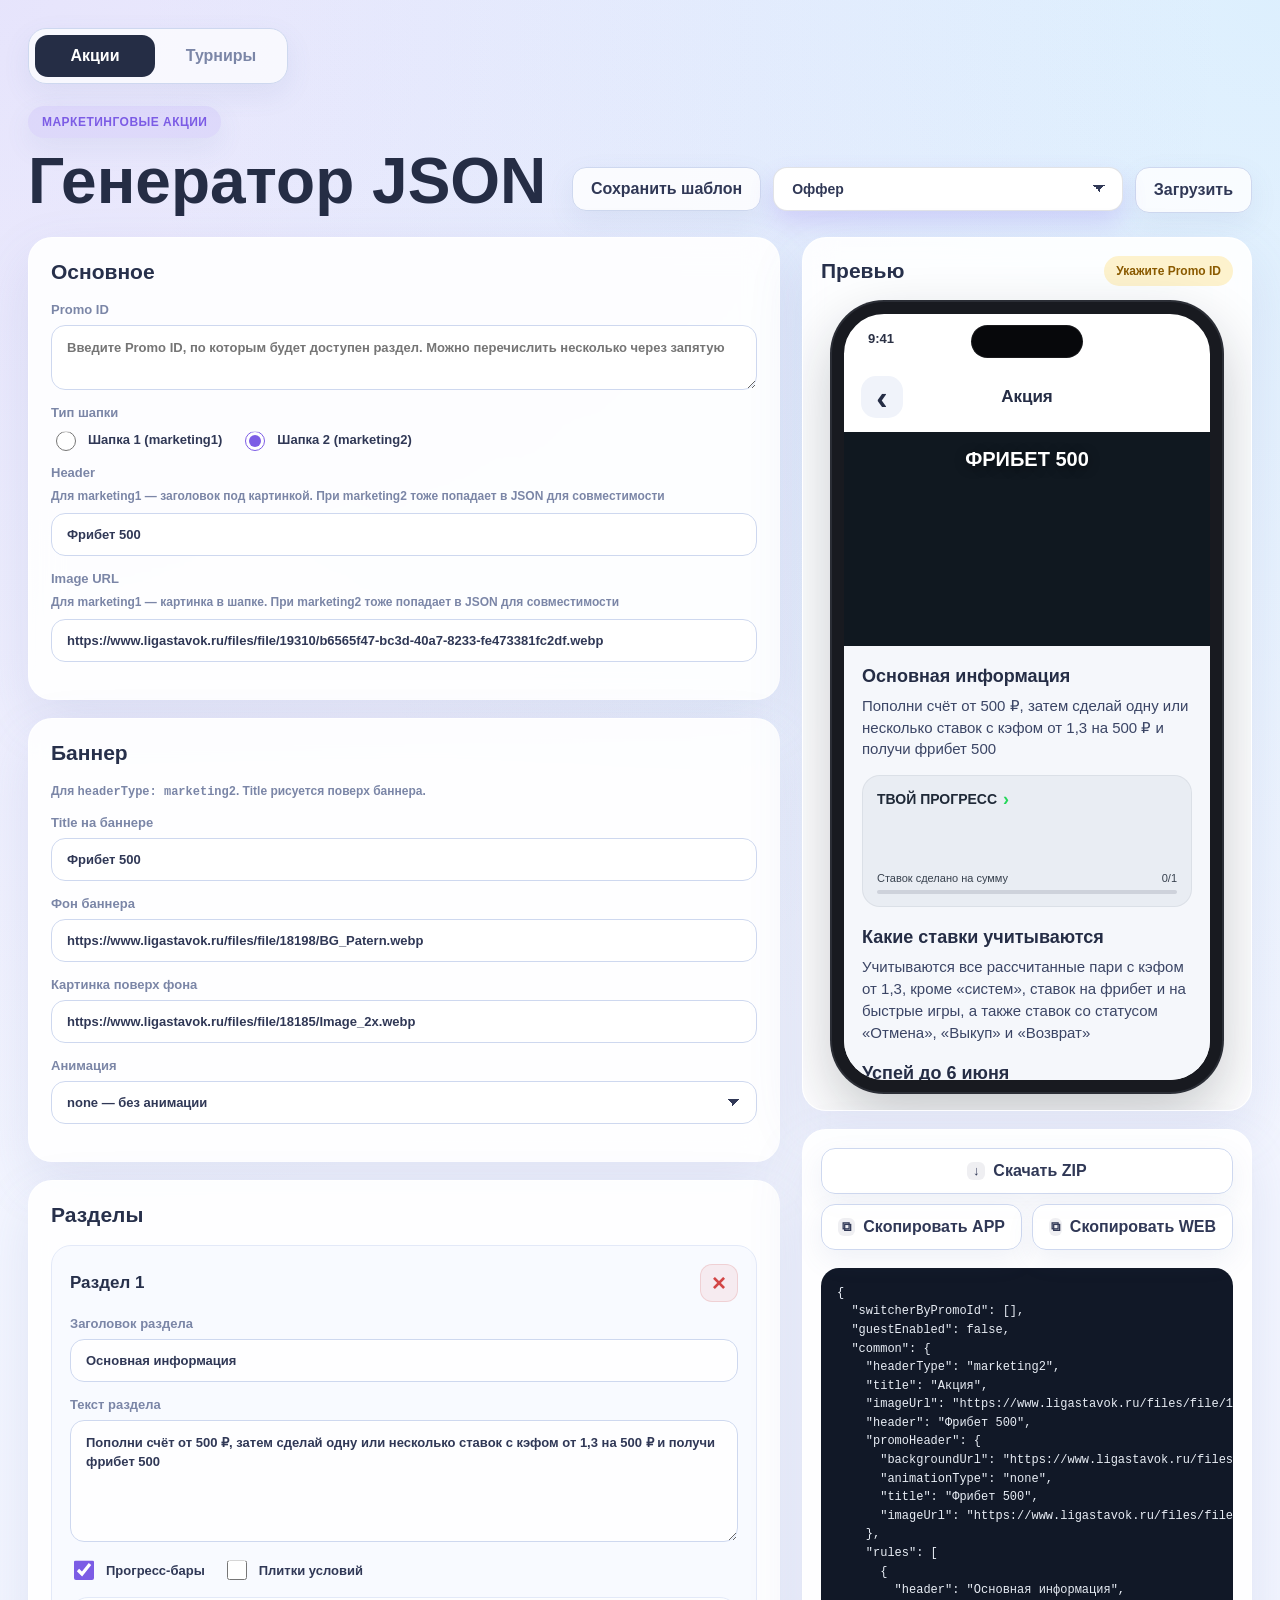
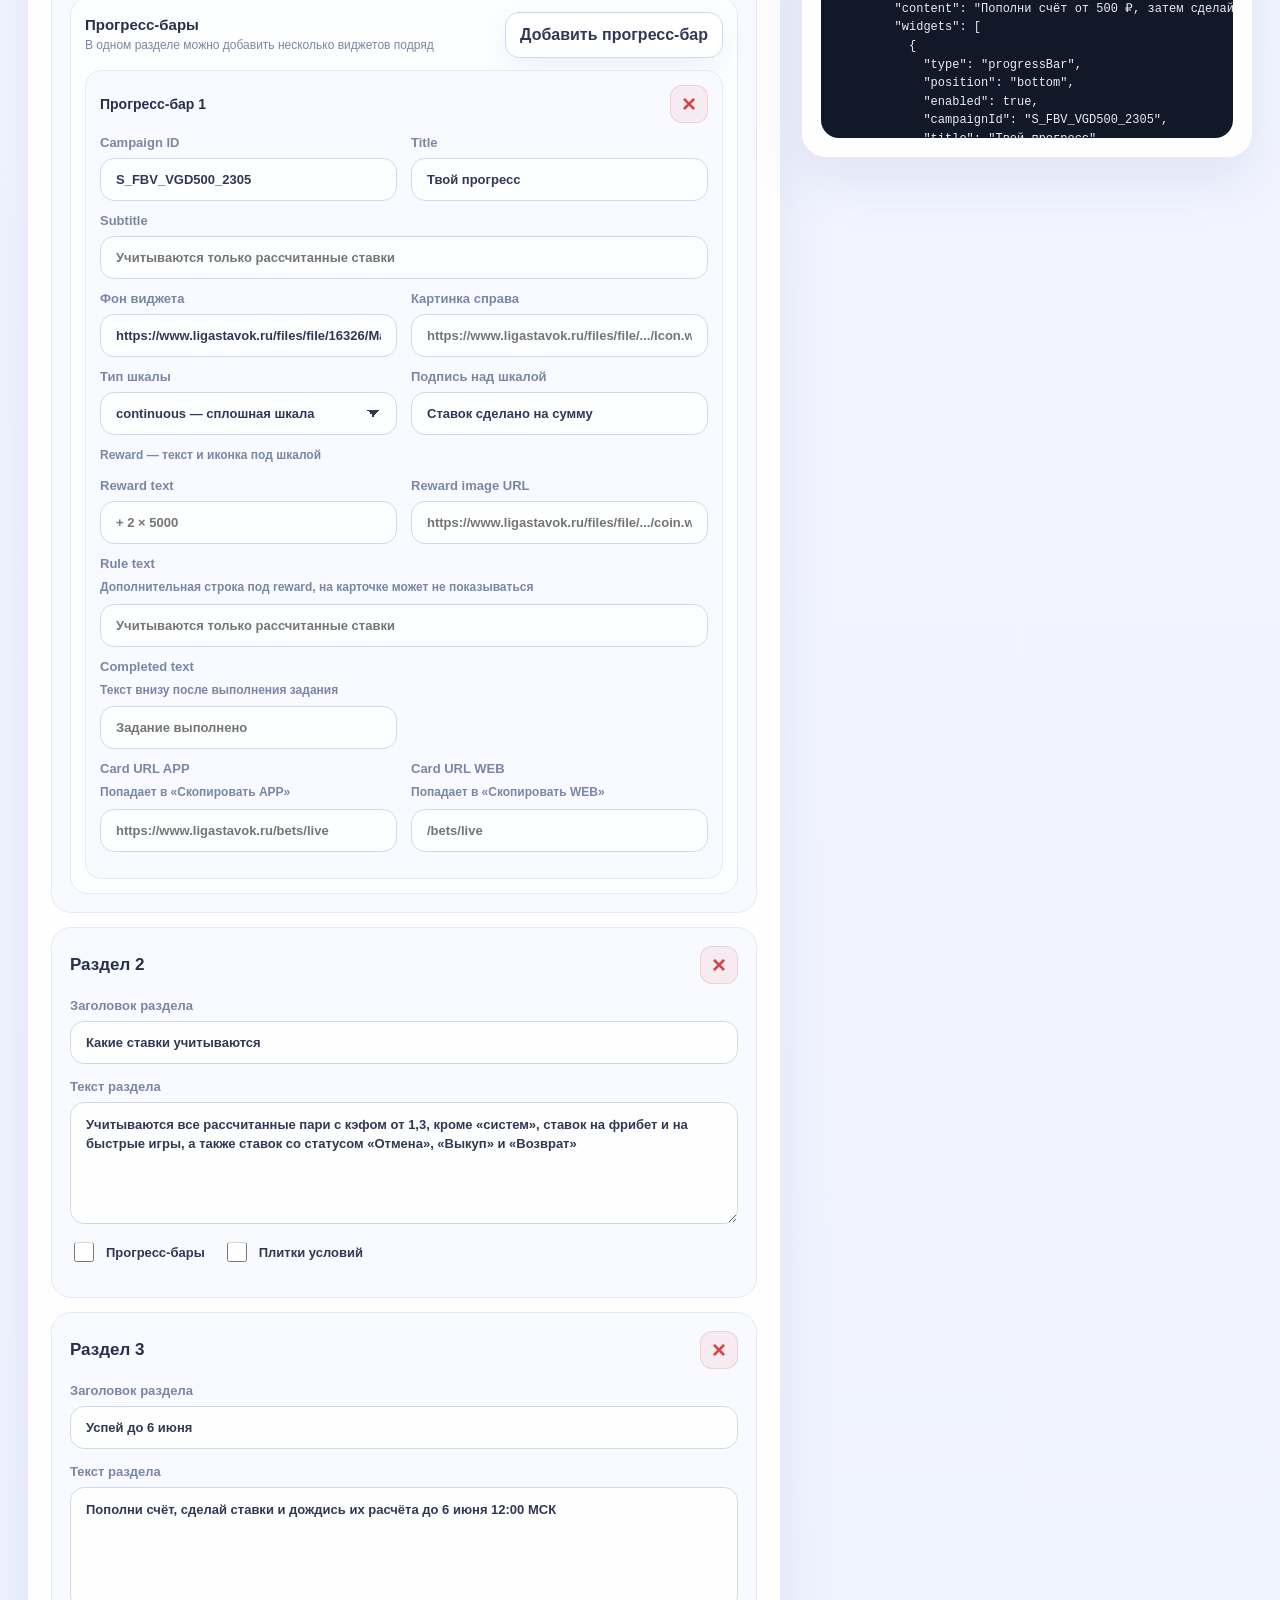
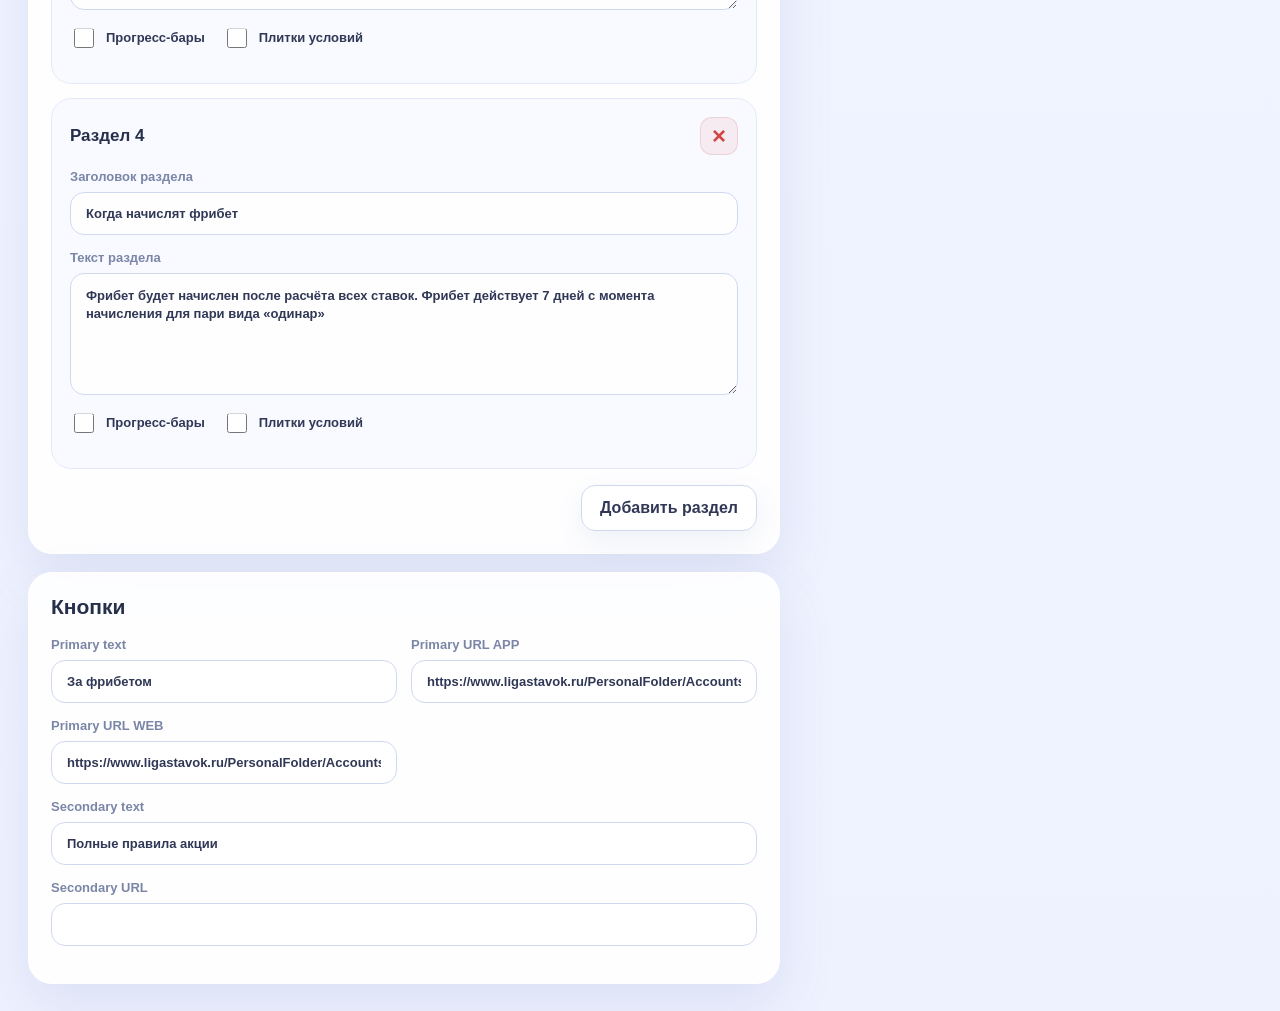
==== index.html @ b5ea228c "Prefill Rive animation URL only when switching animation type to rive. Keep cleared animation URLs o" ====
<!doctype html>
<html lang="ru">
  <head>
    <meta charset="utf-8" />
    <meta name="viewport" content="width=device-width, initial-scale=1" />
    <title>Генератор JSON акции</title>
    <link rel="stylesheet" href="./styles.css?v=20260914l" />
  </head>
  <body>
    <main class="app-shell">
      <section class="workspace">
        <nav class="view-switch" aria-label="Раздел генератора">
          <button class="view-tab active" type="button" data-view="promo">Акции</button>
          <button class="view-tab" type="button" data-view="tournaments">Турниры</button>
        </nav>

        <header class="topbar">
          <div class="topbar-copy">
            <p class="eyebrow" id="topbarEyebrow">Маркетинговые акции</p>
            <h1 id="topbarTitle">Генератор JSON</h1>
          </div>
          <div class="topbar-actions" id="promoTemplateActions">
            <button class="secondary topbar-save-template" id="saveTemplateButton" type="button">Сохранить шаблон</button>
            <div class="template-picker" id="templatePicker">
              <button
                class="template-picker-trigger"
                id="templatePickerTrigger"
                type="button"
                aria-haspopup="listbox"
                aria-expanded="false"
                aria-label="Шаблон"
              >
                <span id="templatePickerLabel">Оффер</span>
              </button>
              <div class="template-picker-menu hidden" id="templatePickerMenu" role="listbox" aria-label="Шаблоны"></div>
            </div>
            <button class="secondary" id="loadTemplateButton" type="button">Загрузить</button>
          </div>
        </header>

        <dialog class="save-template-dialog" id="saveTemplateDialog">
          <form class="save-template-form" method="dialog">
            <h2>Сохранить шаблон</h2>
            <p class="field-note">Сохранятся все текущие поля формы. Шаблон появится в списке рядом с «Оффер» и «Задания».</p>
            <label>
              Название шаблона
              <input id="saveTemplateName" type="text" maxlength="80" placeholder="Например, Фрибет 500 осень" required />
            </label>
            <p class="save-template-status" id="saveTemplateStatus" aria-live="polite"></p>
            <div class="save-template-actions">
              <button class="secondary" type="submit" value="cancel">Отмена</button>
              <button class="secondary" type="submit" value="save">Сохранить</button>
            </div>
          </form>
        </dialog>

        <div class="layout-grid">
          <form class="editor" id="promoForm">
            <section class="panel json-import-panel hidden" id="jsonImportPanel">
              <div class="panel-heading">
                <h2>Заполнить через JSON</h2>
                <button class="secondary" id="applyJsonButton" type="button">Заполнить поля</button>
              </div>
              <label>
                JSON
                <textarea id="jsonImportInput" rows="8" placeholder="Вставьте JSON акции сюда или выберите файл ниже"></textarea>
              </label>
              <div class="json-import-actions">
                <label class="file-import-label">
                  Файл JSON
                  <input id="jsonFileInput" type="file" accept=".json,application/json" />
                </label>
                <p class="json-import-status" id="jsonImportStatus"></p>
              </div>
            </section>

            <section class="panel">
              <div class="panel-heading">
                <h2>Основное</h2>
              </div>
              <label>
                Promo ID
                <textarea id="promoIds" rows="2" placeholder="Введите Promo ID, по которым будет доступен раздел. Можно перечислить несколько через запятую"></textarea>
              </label>
              <div class="header-type-row">
                <span class="header-type-label">Тип шапки</span>
                <div class="radio-row">
                  <label class="check-row">
                    <input id="headerTypeMarketing1" name="headerType" type="radio" value="marketing1" />
                    Шапка 1 (marketing1)
                  </label>
                  <label class="check-row">
                    <input id="headerTypeMarketing2" name="headerType" type="radio" value="marketing2" checked />
                    Шапка 2 (marketing2)
                  </label>
                </div>
              </div>
              <label>
                Header
                <span class="field-note">Для marketing1 — заголовок под картинкой. При marketing2 тоже попадает в JSON для совместимости</span>
                <input id="header" type="text" placeholder="Фрибет 500" />
              </label>
              <label>
                Image URL
                <span class="field-note">Для marketing1 — картинка в шапке. При marketing2 тоже попадает в JSON для совместимости</span>
                <input id="imageUrl" type="url" value="https://www.ligastavok.ru/files/file/19310/b6565f47-bc3d-40a7-8233-fe473381fc2df.webp" placeholder="https://www.ligastavok.ru/files/file/19310/b6565f47-bc3d-40a7-8233-fe473381fc2df.webp" />
              </label>
              <div id="marketing1IntroFields">
              <label>
                Intro content
                <span class="field-note">Короткое описание под заголовком, только для marketing1</span>
                <textarea id="content" rows="3" placeholder="Короткое описание под заголовком"></textarea>
              </label>
              </div>
            </section>

            <section class="panel" id="promoBannerPanel">
              <div class="panel-heading">
                <h2>Баннер</h2>
              </div>
              <p class="field-note">Для <code>headerType: marketing2</code>. Title рисуется поверх баннера.</p>
              <label>
                Title на баннере
                <input id="promoHeaderTitle" type="text" placeholder="ФРИБЕТ ВСЕМ. СТАРЫМ И НОВЫМ ПОЛЬЗОВАТЕЛЯМ" />
              </label>
              <label>
                Фон баннера
                <input id="promoHeaderBackgroundUrl" type="url" value="https://www.ligastavok.ru/files/file/18198/BG_Patern.webp" placeholder="https://www.ligastavok.ru/files/file/18198/BG_Patern.webp" />
              </label>
              <label>
                Картинка поверх фона
                <input id="promoHeaderImageUrl" type="url" placeholder="https://www.ligastavok.ru/files/file/18185/Image_2x.webp" />
              </label>
              <label>
                Анимация
                <select id="promoHeaderAnimationType">
                  <option value="none">none — без анимации</option>
                  <option value="rive">rive — анимация на баннере</option>
                </select>
              </label>
              <div id="promoHeaderAnimationFields" class="hidden">
                <label>
                  Файл анимации URL
                  <span class="field-note">Ссылка на уже загруженный .riv в файловом хранилище</span>
                  <input id="promoHeaderAnimationUrl" type="url" placeholder="https://www.ligastavok.ru/files/file/18736/compainanimation.riv" />
                </label>
              </div>
            </section>

            <section class="panel">
              <div class="panel-heading">
                <h2>Разделы</h2>
              </div>
              <div class="rules-list" id="rulesList"></div>
              <div class="section-footer">
                <button class="secondary" id="addRuleButton" type="button">Добавить раздел</button>
              </div>
            </section>

            <section class="panel">
              <div class="panel-heading">
                <h2>Кнопки</h2>
              </div>
              <div class="field-grid">
                <label>
                  Primary text
                  <input id="primaryButtonText" type="text" placeholder="Заключить пари" />
                </label>
                <label>
                  Primary URL APP
                  <input id="primaryButtonAppUrl" type="url" placeholder="https://www.ligastavok.ru/home" />
                </label>
              </div>
              <div class="field-grid">
                <label>
                  Primary URL WEB
                  <input id="primaryButtonWebUrl" type="url" placeholder="/home" />
                </label>
              </div>
              <label>
                Secondary text
                <input id="secondaryButtonText" type="text" placeholder="Полные правила акции" />
              </label>
              <label>
                Secondary URL
                <input id="secondaryButtonUrl" type="url" placeholder="" />
              </label>
            </section>
          </form>

          <form class="editor hidden" id="tournamentForm">
            <section class="panel json-import-panel">
              <div class="panel-heading">
                <h2>Текущий JSON</h2>
              </div>
              <label>
                Полный JSON турниров
                <textarea id="tournamentJsonImportInput" rows="10" placeholder="Вставьте текущий полный JSON APP или WEB. В итоговом окне он сохранится и дополнится новыми турнирами"></textarea>
              </label>
              <div class="json-import-actions">
                <label class="file-import-label">
                  Файл JSON
                  <input id="tournamentJsonFileInput" type="file" accept=".json,application/json,.txt,text/plain" />
                </label>
                <p class="json-import-status" id="tournamentJsonImportStatus"></p>
              </div>
            </section>

            <section class="panel">
              <div class="panel-heading">
                <h2>Новые турниры</h2>
                <div class="tournament-add-row">
                  <label>
                    Шаблон
                    <select id="tournamentTemplateSelect"></select>
                  </label>
                  <button class="secondary" id="addTournamentButton" type="button">Добавить турнир</button>
                </div>
              </div>
              <div class="tournament-list" id="tournamentList"></div>
            </section>
          </form>

          <aside class="output-column">
            <section class="preview-wrap">
              <div class="preview-toolbar">
                <h2>Превью</h2>
                <span id="statusBadge">JSON готов</span>
              </div>
              <div class="phone">
                <div class="phone-status">9:41</div>
                <div class="phone-header">
                  <button type="button" aria-label="Назад">‹</button>
                  <strong id="previewTitle">Акция</strong>
                  <span></span>
                </div>
                <div class="phone-content" id="preview"></div>
              </div>
            </section>

            <section class="json-panel">
              <div class="json-actions">
                <button class="secondary wide-action" id="downloadButton" type="button"><span class="button-icon" aria-hidden="true">↓</span>Скачать ZIP</button>
                <button class="secondary" id="copyAppButton" type="button"><span class="button-icon" aria-hidden="true">⧉</span>Скопировать APP</button>
                <button class="secondary" id="copyWebButton" type="button"><span class="button-icon" aria-hidden="true">⧉</span>Скопировать WEB</button>
              </div>
              <pre id="jsonOutput"></pre>
            </section>
          </aside>
        </div>
      </section>
    </main>

    <template id="ruleTemplate">
      <article class="rule-card">
        <div class="rule-card-head">
          <h3></h3>
          <button class="icon-button remove-rule" type="button" aria-label="Удалить раздел">×</button>
        </div>
        <label>
          Заголовок раздела
          <input class="rule-header" type="text" />
        </label>
        <label>
          Текст раздела
          <textarea class="rule-content" rows="5"></textarea>
        </label>
        <div class="toggles">
          <label class="check-row">
            <input class="rule-widget-enabled" type="checkbox" />
            Прогресс-бары
          </label>
          <label class="check-row">
            <input class="rule-terms-enabled" type="checkbox" />
            Плитки условий
          </label>
        </div>
        <div class="widget-fields hidden">
          <div class="terms-heading">
            <div>
              <h4>Прогресс-бары</h4>
              <p>В одном разделе можно добавить несколько виджетов подряд</p>
            </div>
            <button class="secondary add-widget" type="button">Добавить прогресс-бар</button>
          </div>
          <div class="widgets-list"></div>
        </div>
        <div class="terms-fields hidden">
          <div class="terms-heading">
            <div>
              <h4>Плитки условий</h4>
              <p>Одна строка ниже формирует одну плитку в JSON</p>
            </div>
            <button class="secondary add-term" type="button">Добавить плитку</button>
          </div>
          <div class="terms-list"></div>
        </div>
      </article>
    </template>

    <template id="widgetTemplate">
      <article class="widget-editor">
        <div class="term-editor-head">
          <strong></strong>
          <button class="icon-button remove-widget" type="button" aria-label="Удалить прогресс-бар">×</button>
        </div>
        <div class="field-grid">
          <label>
            Campaign ID
            <input class="widget-campaign-id" type="text" />
          </label>
          <label>
            Title
            <input class="widget-title" type="text" placeholder="Сделай ставки на сумму от 250 000 ₽" />
          </label>
        </div>
        <label>
          Subtitle
          <input class="widget-subtitle" type="text" value="Учитываются только рассчитанные ставки" placeholder="Учитываются только рассчитанные ставки" />
        </label>
        <div class="field-grid">
          <label>
            Фон виджета
            <input class="widget-image-url" type="url" placeholder="https://www.ligastavok.ru/files/file/.../Bg.webp" />
          </label>
          <label>
            Картинка справа
            <input class="widget-card-image-url" type="url" placeholder="https://www.ligastavok.ru/files/file/.../Icon.webp" />
          </label>
        </div>
        <div class="field-grid">
          <label>
            Тип шкалы
            <select class="widget-progress-type">
              <option value="continuous">continuous — сплошная шкала</option>
              <option value="steps">steps — шаги</option>
              <option value="none">none — без шкалы</option>
            </select>
          </label>
          <label class="widget-scale-fields">
            Подпись над шкалой
            <input class="widget-progress-text" type="text" value="Ставок сделано на сумму" placeholder="Ставок сделано на сумму" />
          </label>
        </div>
        <p class="field-note">Reward — текст и иконка под шкалой</p>
        <div class="field-grid">
          <label>
            Reward text
            <input class="widget-reward-text" type="text" placeholder="+ 2 × 5000" />
          </label>
          <label>
            Reward image URL
            <input class="widget-reward-image-url" type="url" placeholder="https://www.ligastavok.ru/files/file/.../coin.webp" />
          </label>
        </div>
        <label>
          Rule text
          <span class="field-note">Дополнительная строка под reward, на карточке может не показываться</span>
          <input class="widget-rule-text" type="text" placeholder="Учитываются только рассчитанные ставки" />
        </label>
        <div class="field-grid">
          <label>
            Completed text
            <span class="field-note">Текст внизу после выполнения задания</span>
            <input class="widget-completed-text" type="text" placeholder="Задание выполнено" />
          </label>
        </div>
        <div class="field-grid">
          <label>
            Card URL APP
            <span class="field-note">Попадает в «Скопировать APP»</span>
            <input class="widget-app-card-url" type="url" placeholder="https://www.ligastavok.ru/bets/live" />
          </label>
          <label>
            Card URL WEB
            <span class="field-note">Попадает в «Скопировать WEB»</span>
            <input class="widget-web-card-url" type="url" placeholder="/bets/live" />
          </label>
        </div>
      </article>
    </template>

    <template id="termTemplate">
      <article class="term-editor">
        <div class="term-editor-head">
          <strong></strong>
          <button class="icon-button remove-term" type="button" aria-label="Удалить плитку">×</button>
        </div>
        <div class="term-field-grid">
          <label>
            Заголовок
            <input class="term-header" type="text" placeholder="ЭТАП 2" />
          </label>
          <label>
            Текст / сумма
            <input class="term-content" type="text" placeholder="1000" />
          </label>
          <label>
            Иконка URL
            <input class="term-image-url" type="url" placeholder="https://www.ligastavok.ru/files/file/.../icon.webp" />
          </label>
        </div>
      </article>
    </template>

    <template id="tournamentTemplate">
      <article class="rule-card tournament-card">
        <div class="rule-card-head">
          <h3></h3>
          <button class="icon-button remove-tournament" type="button" aria-label="Удалить турнир">×</button>
        </div>
        <div class="field-grid compact-grid">
          <label>
            ID турнира
            <input class="tournament-id" type="number" min="0" placeholder="17" />
          </label>
          <label>
            Полные правила URL
            <input class="tournament-full-rules-url" type="url" placeholder="https://www.ligastavok.ru/files/file/.../rules.pdf" />
          </label>
        </div>
        <label>
          Какие ставки учитываются
          <textarea class="tournament-events" rows="2" placeholder="матчи Чемпионата мира по футболу 2026, сделанные в лайве."></textarea>
        </label>
        <div class="field-grid compact-grid">
          <label>
            Виды ставок
            <input class="tournament-bet-types" type="text" placeholder="одинар и экспресс" />
          </label>
          <label>
            Минимальный коэффициент
            <input class="tournament-min-coef" type="text" placeholder="1,25" />
          </label>
          <label>
            Минимальная ставка
            <input class="tournament-min-bet" type="text" placeholder="100" />
          </label>
        </div>
        <label>
          Расчет очков
          <textarea class="tournament-score" rows="4" placeholder="сумме выигрыша за минусом суммы ставки.&#10;Пример: ..."></textarea>
        </label>
        <label>
          Бустеры
          <textarea class="tournament-boosters" rows="4" placeholder="• бустер 1,25 при коэффициенте от 3"></textarea>
        </label>
        <label>
          Призовые места
          <textarea class="tournament-places" rows="7" placeholder="• 1 место - 150 000&#10;• 2 место - 120 000"></textarea>
        </label>
        <div class="field-grid compact-grid">
          <label>
            Начало турнира
            <input class="tournament-start-date" type="text" placeholder="12:00 28.06.2026" />
          </label>
          <label>
            Окончание турнира
            <input class="tournament-end-date" type="text" placeholder="12:00 07.07.2026" />
          </label>
        </div>
        <div class="field-grid compact-grid">
          <label>
            APP makeBetUrl
            <input class="tournament-app-bet-url" type="text" placeholder="https://ligastavok.ru/bets/my-line/football" />
          </label>
          <label>
            WEB makeBetUrl
            <input class="tournament-web-bet-url" type="text" placeholder="/prematch/football" />
          </label>
        </div>
      </article>
    </template>

    <script src="./tournament-templates.js?v=20260914l"></script>
    <script src="./app.js?v=20260914l"></script>
  </body>
</html>
---- styles.css ----
:root {
  --bg: #f5f7ff;
  --bg-2: #eef2ff;
  --surface: rgba(255, 255, 255, 0.9);
  --surface-solid: #ffffff;
  --surface-soft: #f7f9ff;
  --text: #303856;
  --muted: #7b86a7;
  --line: #e3e9f8;
  --line-strong: #ced8ef;
  --purple: #7c5ce5;
  --blue: #64c8f6;
  --green: #25d75a;
  --green-dark: #078a2b;
  --ink: #171c2a;
  --danger: #d24646;
  --shadow: 0 22px 55px rgba(92, 109, 170, 0.13);
  --shadow-soft: 0 10px 28px rgba(92, 109, 170, 0.09);
  --radius: 24px;
  font-family: Inter, -apple-system, BlinkMacSystemFont, "Segoe UI", Arial, sans-serif;
}

* {
  box-sizing: border-box;
}

html,
body {
  width: 100%;
  overflow-x: hidden;
}

body {
  margin: 0;
  background:
    radial-gradient(circle at 0% 0%, rgba(124, 92, 229, 0.12), transparent 28%),
    radial-gradient(circle at 100% 0%, rgba(100, 200, 246, 0.17), transparent 26%),
    linear-gradient(180deg, var(--bg) 0%, var(--bg-2) 100%);
  color: var(--text);
}

button,
input,
textarea,
select {
  min-width: 0;
  font: inherit;
}

button {
  min-height: 46px;
  border: 0;
  border-radius: 14px;
  background: linear-gradient(135deg, var(--purple), #5d86f7);
  color: #fff;
  cursor: pointer;
  font-weight: 800;
  box-shadow: 0 12px 24px rgba(124, 92, 229, 0.2);
  transition: transform 0.16s ease, box-shadow 0.16s ease, filter 0.16s ease;
}

button:hover {
  filter: brightness(1.04);
  transform: translateY(-1px);
}

button:active {
  transform: translateY(0);
}

.app-shell {
  min-height: 100vh;
  padding: 28px;
}

.workspace {
  width: 100%;
  max-width: 1480px;
  margin: 0 auto;
}

.view-switch {
  display: inline-grid;
  grid-template-columns: repeat(2, minmax(120px, 1fr));
  gap: 6px;
  margin-bottom: 22px;
  border: 1px solid var(--line-strong);
  border-radius: 18px;
  background: rgba(255, 255, 255, 0.72);
  padding: 6px;
  box-shadow: var(--shadow-soft);
}

.view-tab {
  min-height: 42px;
  border-radius: 13px;
  background: transparent;
  color: var(--muted);
  box-shadow: none;
  padding: 0 18px;
}

.view-tab.active {
  background: #252d45;
  color: #fff;
}

.topbar {
  display: flex;
  align-items: end;
  justify-content: space-between;
  gap: 20px;
  margin-bottom: 24px;
}

.topbar-copy {
  min-width: 0;
}

.topbar-save-template {
  flex: 0 0 auto;
  min-height: 44px;
  padding: 0 18px;
  white-space: nowrap;
}

.save-template-dialog {
  width: min(100%, 460px);
  margin: auto;
  padding: 0;
  border: 0;
  border-radius: 24px;
  background: transparent;
  color: var(--text);
}

.save-template-dialog::backdrop {
  background: rgba(24, 31, 49, 0.42);
}

.save-template-form {
  padding: 24px;
  border-radius: 24px;
  background: #fff;
  box-shadow: var(--shadow);
}

.save-template-form h2 {
  margin-bottom: 8px;
}

.save-template-form .field-note {
  margin-bottom: 16px;
}

.save-template-status {
  min-height: 18px;
  margin: 0 0 12px;
  color: var(--danger);
  font-size: 12px;
  font-weight: 700;
}

.save-template-status.is-success {
  color: var(--green-dark);
}

.save-template-actions {
  display: flex;
  justify-content: flex-end;
  gap: 12px;
}

.eyebrow {
  display: inline-flex;
  margin: 0 0 12px;
  border-radius: 999px;
  background: rgba(124, 92, 229, 0.1);
  color: var(--purple);
  padding: 9px 14px;
  box-shadow: var(--shadow-soft);
  font-size: 12px;
  font-weight: 900;
  letter-spacing: 0.04em;
  text-transform: uppercase;
}

h1,
h2,
h3,
h4,
p {
  margin-top: 0;
}

h1 {
  max-width: 760px;
  margin-bottom: 0;
  color: #252d45;
  font-size: clamp(34px, 5vw, 64px);
  font-weight: 900;
  line-height: 0.98;
}

h2 {
  margin-bottom: 0;
  color: #27304b;
  font-size: 21px;
  font-weight: 900;
}

.topbar-actions {
  display: flex;
  flex: 0 1 680px;
  min-width: 0;
  gap: 12px;
  align-items: start;
}

.template-picker {
  position: relative;
  flex: 1 1 240px;
  min-width: 0;
}

.template-picker-trigger {
  display: flex;
  align-items: center;
  width: 100%;
  min-height: 44px;
  padding: 0 42px 0 16px;
  border: 1px solid rgba(48, 56, 86, 0.14);
  border-radius: 14px;
  background:
    linear-gradient(45deg, transparent 50%, var(--text) 50%) calc(100% - 22px) 50% / 7px 7px no-repeat,
    linear-gradient(135deg, var(--text) 50%, transparent 50%) calc(100% - 17px) 50% / 7px 7px no-repeat,
    #fff;
  color: var(--text);
  font: inherit;
  font-size: 14px;
  font-weight: 800;
  text-align: left;
  cursor: pointer;
}

.template-picker-trigger:focus-visible {
  outline: none;
  border-color: rgba(124, 92, 229, 0.72);
  box-shadow: 0 0 0 3px rgba(124, 92, 229, 0.16);
}

.template-picker-menu {
  position: absolute;
  top: calc(100% + 8px);
  right: 0;
  left: 0;
  z-index: 30;
  display: grid;
  gap: 4px;
  max-height: 320px;
  overflow: auto;
  padding: 8px;
  border-radius: 16px;
  background: #fff;
  box-shadow: var(--shadow);
}

.template-picker-divider {
  padding: 8px 10px 4px;
  color: var(--muted);
  font-size: 11px;
  font-weight: 800;
  letter-spacing: 0.04em;
  text-transform: uppercase;
}

.template-picker-option {
  display: flex;
  align-items: center;
  gap: 8px;
  min-width: 0;
  border-radius: 12px;
}

.template-picker-option.is-active {
  background: rgba(124, 92, 229, 0.1);
}

.template-picker-option-button {
  flex: 1 1 auto;
  min-width: 0;
  padding: 10px 12px;
  border: 0;
  background: transparent;
  color: #27304b;
  font: inherit;
  font-size: 14px;
  font-weight: 800;
  text-align: left;
  cursor: pointer;
}

.template-picker-delete {
  flex: 0 0 auto;
  width: 30px;
  height: 30px;
  margin-right: 6px;
  border: 0;
  border-radius: 999px;
  background: rgba(220, 53, 69, 0.12);
  color: var(--danger);
  font-size: 18px;
  line-height: 1;
  cursor: pointer;
}

.template-picker-delete:hover {
  background: rgba(220, 53, 69, 0.2);
}

.topbar-actions button {
  flex: 0 0 auto;
  min-width: max-content;
  padding: 0 18px;
  white-space: nowrap;
}

.layout-grid {
  display: grid;
  grid-template-columns: minmax(0, 1fr) minmax(360px, 450px);
  gap: 22px;
  align-items: start;
}

.editor,
.output-column {
  display: grid;
  min-width: 0;
  gap: 18px;
}

.panel,
.preview-wrap,
.json-panel {
  min-width: 0;
  border: 1px solid rgba(255, 255, 255, 0.75);
  border-radius: var(--radius);
  background: var(--surface);
  box-shadow: var(--shadow);
  backdrop-filter: blur(16px);
}

.panel {
  padding: 22px;
}

.panel-heading,
.preview-toolbar {
  display: flex;
  align-items: center;
  justify-content: space-between;
  gap: 14px;
  margin-bottom: 18px;
}

label {
  display: grid;
  min-width: 0;
  margin-bottom: 15px;
  gap: 8px;
  color: var(--muted);
  font-size: 13px;
  font-weight: 800;
}

.field-note {
  margin: 0 0 14px;
  color: var(--muted);
  font-size: 12px;
  font-weight: 700;
  line-height: 1.4;
}

label .field-note {
  margin: 0;
}

input,
textarea,
select {
  width: 100%;
  border: 1px solid var(--line-strong);
  border-radius: 14px;
  outline: none;
  background: rgba(255, 255, 255, 0.82);
  color: var(--text);
  padding: 13px 15px;
  box-shadow: inset 0 1px 0 rgba(255, 255, 255, 0.7);
  font-weight: 700;
}

select {
  appearance: none;
  -webkit-appearance: none;
  background:
    linear-gradient(45deg, transparent 50%, var(--text) 50%) calc(100% - 22px) 50% / 7px 7px no-repeat,
    linear-gradient(135deg, var(--text) 50%, transparent 50%) calc(100% - 17px) 50% / 7px 7px no-repeat,
    rgba(255, 255, 255, 0.82);
  padding-right: 44px;
}

textarea {
  resize: vertical;
  line-height: 1.45;
}

input:focus,
textarea:focus,
select:focus {
  border-color: rgba(124, 92, 229, 0.72);
  box-shadow: 0 0 0 4px rgba(124, 92, 229, 0.13);
}

.field-grid {
  display: grid;
  grid-template-columns: repeat(2, minmax(0, 1fr));
  gap: 14px;
}

.template-row {
  display: grid;
  grid-template-columns: minmax(260px, 1fr) auto auto;
  align-items: end;
  gap: 12px;
}

.template-row label {
  margin-bottom: 0;
}

.template-row button {
  padding: 0 16px;
  white-space: nowrap;
}

.tournament-add-row {
  display: grid;
  grid-template-columns: minmax(260px, 1fr) auto;
  align-items: end;
  gap: 12px;
  width: min(100%, 620px);
}

.tournament-add-row label {
  margin-bottom: 0;
}

.tournament-add-row button {
  padding: 0 16px;
  white-space: nowrap;
}

.compact-grid {
  grid-template-columns: repeat(3, minmax(0, 1fr));
}

.json-import-panel textarea {
  font-family: "SFMono-Regular", Consolas, "Liberation Mono", monospace;
  font-size: 12px;
  line-height: 1.55;
}

.json-import-actions {
  display: grid;
  grid-template-columns: minmax(0, 1fr) auto;
  align-items: end;
  gap: 14px;
}

.file-import-label {
  margin-bottom: 0;
}

.json-import-status {
  min-width: 180px;
  margin: 0 0 15px;
  color: var(--green-dark);
  font-size: 13px;
  font-weight: 900;
  text-align: right;
}

.json-import-status.error {
  color: var(--danger);
}

.secondary {
  border: 1px solid var(--line-strong);
  background: rgba(255, 255, 255, 0.82);
  color: var(--text);
  box-shadow: var(--shadow-soft);
}

.rules-list {
  display: grid;
  gap: 14px;
}

.tournament-list {
  display: grid;
  gap: 14px;
}

.section-footer {
  display: flex;
  justify-content: flex-end;
  margin-top: 16px;
}

.section-footer button {
  padding: 0 18px;
  white-space: nowrap;
}

.rule-card {
  border: 1px solid var(--line);
  border-radius: 20px;
  background: rgba(247, 249, 255, 0.82);
  padding: 18px;
}

.rule-card-collapsing {
  pointer-events: none;
  overflow: hidden;
  animation: collapseRule 620ms cubic-bezier(0.4, 0, 0.2, 1) forwards;
}

.snap-ghost {
  position: fixed;
  z-index: 999;
  pointer-events: none;
  contain: layout paint style;
}

.snap-strip {
  position: absolute;
  left: 0;
  width: 100%;
  overflow: hidden;
  animation: vaporStrip 760ms cubic-bezier(0.19, 1, 0.22, 1) forwards;
  animation-delay: var(--delay);
  transform-origin: 100% 50%;
  will-change: transform, opacity, filter, clip-path;
}

.snap-strip-inner {
  position: absolute;
  left: 0;
  top: calc(var(--strip-offset) * -1px);
  width: var(--snap-width);
}

.snap-strip-inner input,
.snap-strip-inner textarea,
.snap-strip-inner button {
  pointer-events: none;
}

@keyframes vaporStrip {
  0% {
    opacity: 1;
    filter: blur(0);
    clip-path: inset(0 0 0 0);
    transform: translate3d(0, 0, 0) scaleX(1);
  }

  45% {
    opacity: 0.72;
    filter: blur(0.4px);
    clip-path: inset(0 8% 0 0);
  }

  100% {
    opacity: 0;
    filter: blur(2.5px);
    clip-path: inset(0 100% 0 0);
    transform: translate3d(var(--tx), var(--ty), 0) scaleX(0.72);
  }
}

@keyframes collapseRule {
  0% {
    height: var(--collapse-height);
    margin-bottom: var(--collapse-margin);
    opacity: 1;
  }

  100% {
    height: 0;
    margin-bottom: 0;
    opacity: 0;
    padding-top: 0;
    padding-bottom: 0;
    border-width: 0;
  }
}

.rule-card-head {
  display: flex;
  align-items: center;
  justify-content: space-between;
  gap: 10px;
  margin-bottom: 14px;
}

.rule-card h3 {
  margin-bottom: 0;
  color: #27304b;
  font-size: 17px;
  font-weight: 900;
}

.icon-button {
  width: 38px;
  height: 38px;
  min-height: 38px;
  padding: 0;
  border: 1px solid rgba(210, 70, 70, 0.16);
  border-radius: 12px;
  background: rgba(210, 70, 70, 0.08);
  color: var(--danger);
  box-shadow: none;
  font-size: 24px;
  line-height: 1;
}

.toggles {
  display: flex;
  flex-wrap: wrap;
  gap: 18px;
  margin-bottom: 14px;
}

.check-row {
  display: flex;
  align-items: center;
  gap: 9px;
  margin-bottom: 0;
  color: var(--text);
}

.check-row input {
  width: 20px;
  height: 20px;
  accent-color: var(--purple);
}

.header-type-row {
  margin-bottom: 14px;
}

.header-type-label {
  display: block;
  margin-bottom: 8px;
  color: var(--muted);
  font-size: 13px;
  font-weight: 700;
}

.radio-row {
  display: flex;
  flex-wrap: wrap;
  gap: 18px;
}

.hidden {
  display: none !important;
}

.widget-fields,
.terms-fields {
  border: 1px solid var(--line);
  border-radius: 18px;
  background: rgba(255, 255, 255, 0.72);
  padding: 14px;
}

.widgets-list,
.terms-list {
  display: grid;
  gap: 12px;
}

.widget-editor,
.term-editor {
  border: 1px solid var(--line);
  border-radius: 16px;
  background: rgba(247, 249, 255, 0.78);
  padding: 14px;
}

.terms-heading,
.term-editor-head {
  display: flex;
  align-items: center;
  justify-content: space-between;
  gap: 12px;
}

.terms-heading {
  margin-bottom: 12px;
}

.terms-heading h4 {
  margin: 0 0 4px;
  color: #27304b;
  font-size: 15px;
  font-weight: 900;
}

.terms-heading p {
  margin: 0;
  color: var(--muted);
  font-size: 12px;
  line-height: 1.35;
}

.terms-heading button {
  flex: 0 0 auto;
  padding: 0 14px;
  white-space: nowrap;
}

.widget-editor .field-grid label,
.widget-editor > label {
  margin-bottom: 12px;
}

.widget-editor > label:last-child {
  margin-bottom: 0;
}

.term-editor-head {
  margin-bottom: 12px;
}

.term-editor-head strong {
  color: #27304b;
  font-size: 14px;
  font-weight: 900;
}

.term-field-grid {
  display: grid;
  grid-template-columns: minmax(120px, 0.8fr) minmax(120px, 0.8fr) minmax(220px, 1.6fr);
  gap: 12px;
}

.term-field-grid label {
  margin-bottom: 0;
}

.preview-wrap {
  overflow: hidden;
  padding: 18px;
}

.preview-toolbar {
  margin-bottom: 16px;
}

#statusBadge {
  border-radius: 999px;
  background: rgba(37, 215, 90, 0.12);
  color: var(--green-dark);
  padding: 8px 12px;
  font-size: 12px;
  font-weight: 900;
}

#statusBadge.warning {
  background: rgba(255, 193, 7, 0.2);
  color: #8a5a00;
}

.phone {
  position: relative;
  width: min(390px, 100%);
  max-width: 100%;
  height: 790px;
  margin: 0 auto;
  overflow: hidden;
  border: 12px solid #181a20;
  border-radius: 52px;
  background: #fff;
  box-shadow:
    0 0 0 2px #2b2e36,
    0 24px 58px rgba(20, 24, 36, 0.24),
    inset 0 0 0 1px rgba(255, 255, 255, 0.12);
}

.phone::before {
  content: "";
  position: absolute;
  z-index: 4;
  top: 11px;
  left: 50%;
  width: 112px;
  height: 33px;
  border-radius: 999px;
  background: #07080b;
  transform: translateX(-50%);
  box-shadow: inset 0 0 0 1px rgba(255, 255, 255, 0.07);
}

.phone::after {
  content: "";
  position: absolute;
  top: 116px;
  right: -15px;
  width: 4px;
  height: 86px;
  border-radius: 999px;
  background: #1f222a;
  box-shadow: -398px -28px 0 #1f222a, -398px 68px 0 #1f222a;
}

.phone-status {
  height: 54px;
  padding: 17px 24px 0;
  color: #2b3145;
  font-size: 13px;
  font-weight: 900;
}

.phone-header {
  display: grid;
  grid-template-columns: 46px 1fr 46px;
  align-items: center;
  padding: 8px 17px 14px;
  text-align: center;
}

.phone-header button {
  width: 42px;
  height: 42px;
  min-height: 42px;
  border-radius: 15px;
  background: #f0f3fa;
  color: #252d45;
  box-shadow: none;
  font-size: 34px;
  line-height: 30px;
}

.phone-header strong {
  color: #252d45;
  font-size: 17px;
  font-weight: 900;
}

.phone-content {
  height: 695px;
  overflow: auto;
  padding: 0 18px 34px;
  background: #f5f7fb;
  color: #1f2937;
}

@media (prefers-color-scheme: dark) {
  .phone-content {
    background: #0b1528;
    color: #f3f6fb;
  }

  .phone-header strong,
  .phone-status {
    color: #f3f6fb;
  }

  .phone-header button {
    background: rgba(255, 255, 255, 0.08);
    color: #f3f6fb;
  }
}

.hero-image {
  width: 100%;
  aspect-ratio: 328 / 184;
  border-radius: 18px;
  background: #101820;
  object-fit: cover;
}

.promo-banner {
  position: relative;
  display: grid;
  align-items: end;
  margin: 0 -18px 16px;
  min-height: 214px;
  overflow: hidden;
  background: #101820 center / cover no-repeat;
}

.promo-banner-image {
  display: block;
  width: 100%;
  min-height: 214px;
  max-height: 240px;
  object-fit: contain;
  object-position: center bottom;
}

.promo-banner-copy {
  position: absolute;
  inset: 16px 16px auto;
  display: grid;
  gap: 8px;
  justify-items: center;
  text-align: center;
}

.promo-banner-copy h2 {
  margin: 0;
  width: 100%;
  color: #fff;
  font-size: 20px;
  font-weight: 900;
  line-height: 1.12;
  text-transform: uppercase;
  text-shadow: 0 2px 12px rgba(0, 0, 0, 0.45);
  text-align: center;
}

.promo-banner-anim {
  justify-self: center;
  border-radius: 999px;
  background: rgba(255, 255, 255, 0.18);
  color: #fff;
  padding: 5px 10px;
  font-size: 11px;
  font-weight: 800;
  letter-spacing: 0.04em;
  text-transform: uppercase;
}

.preview-header {
  margin: 18px 0 14px;
  color: #252d45;
  font-size: 24px;
  font-weight: 900;
  line-height: 1.12;
}

.preview-intro,
.rule-content-preview {
  color: #3b4565;
  font-size: 15px;
  line-height: 1.45;
  white-space: pre-line;
}

@media (prefers-color-scheme: dark) {
  .preview-intro,
  .rule-content-preview {
    color: rgba(243, 246, 251, 0.86);
  }
}

.rule-preview {
  margin-top: 20px;
}

.rule-preview h3 {
  margin-bottom: 8px;
  color: #252d45;
  font-size: 18px;
  font-weight: 900;
  line-height: 1.18;
}

.rule-preview-footer {
  display: flex;
  justify-content: center;
  margin-top: 18px;
}

.preview-section-footer {
  display: flex;
  flex-direction: column;
  align-items: stretch;
  gap: 14px;
  margin-top: 24px;
  padding-bottom: 12px;
}

.preview-section-footer .primary-preview,
.preview-section-footer .secondary-preview,
.preview-section-footer .secondary-preview-link {
  margin-top: 0;
}

@media (prefers-color-scheme: dark) {
  .rule-preview h3 {
    color: #f3f6fb;
  }
}

.tournament-preview {
  color: #1f2937;
  font-size: 14px;
  line-height: 1.25;
}

.tournament-preview p {
  margin-bottom: 12px;
  white-space: pre-line;
}

.tournament-rule-block {
  margin-top: 13px;
}

.tournament-rule-block h3 {
  margin-bottom: 5px;
  color: #111827;
  font-size: 14px;
  font-weight: 900;
  line-height: 1.2;
}

.outline-preview {
  margin-top: 18px;
  border: 2px solid var(--green);
  border-radius: 7px;
  background: transparent;
  color: #1f2937;
  padding: 9px 12px;
  font-size: 13px;
}

.widgets-preview {
  display: grid;
  gap: 10px;
  margin-top: 14px;
}

.progress-widget {
  display: block;
  overflow: hidden;
  border-radius: 18px;
  background: #e9edf3;
  color: #1f2937;
  padding: 14px 14px 12px;
  text-decoration: none;
  border: 1px solid rgba(15, 23, 42, 0.06);
}

@media (prefers-color-scheme: dark) {
  .progress-widget {
    background: #353b47;
    color: #fff;
    border-color: rgba(255, 255, 255, 0.06);
  }
}

a.progress-widget {
  color: inherit;
}

.progress-widget.is-clickable {
  cursor: pointer;
}

.progress-widget-top {
  display: grid;
  grid-template-columns: minmax(0, 1fr) auto;
  align-items: start;
  gap: 8px;
  min-height: 72px;
}

.progress-widget-copy strong {
  display: flex;
  align-items: center;
  gap: 6px;
  margin: 0 0 6px;
  font-size: 14px;
  font-weight: 900;
  line-height: 1.15;
  text-transform: uppercase;
}

.progress-chevron {
  color: #25d75a;
  font-size: 18px;
  line-height: 1;
}

.progress-card-image {
  width: 78px;
  height: 78px;
  object-fit: contain;
  margin-top: -6px;
}

.progress-subtitle {
  margin: 0;
  color: rgba(31, 41, 55, 0.72);
  font-size: 12px;
  line-height: 1.35;
}

@media (prefers-color-scheme: dark) {
  .progress-subtitle {
    color: rgba(255, 255, 255, 0.78);
  }
}

.progress-row {
  display: flex;
  justify-content: space-between;
  gap: 12px;
  margin-top: 10px;
  color: rgba(31, 41, 55, 0.88);
  font-size: 11px;
}

.progress-row > span:last-child {
  margin-left: auto;
}

@media (prefers-color-scheme: dark) {
  .progress-row {
    color: rgba(255, 255, 255, 0.88);
  }
}

.bar {
  height: 4px;
  margin-top: 6px;
  overflow: hidden;
  border-radius: 999px;
  background: rgba(15, 23, 42, 0.12);
}

@media (prefers-color-scheme: dark) {
  .bar {
    background: rgba(255, 255, 255, 0.16);
  }
}

.bar span {
  display: block;
  width: 0%;
  height: 100%;
  border-radius: inherit;
  background: rgba(15, 23, 42, 0.45);
}

@media (prefers-color-scheme: dark) {
  .bar span {
    background: rgba(255, 255, 255, 0.72);
  }
}

.progress-reward-row {
  display: inline-flex;
  align-items: center;
  gap: 8px;
  margin-top: 12px;
  color: #4a5568;
  font-size: 16px;
  font-weight: 800;
}

@media (prefers-color-scheme: dark) {
  .progress-reward-row {
    color: rgba(255, 255, 255, 0.88);
  }
}

.progress-reward-row img {
  width: 22px;
  height: 22px;
  object-fit: contain;
}

.progress-rule-text,
.progress-completed {
  margin: 8px 0 0;
  color: rgba(255, 255, 255, 0.78);
  font-size: 12px;
  line-height: 1.35;
}

.progress-completed {
  color: #b8ffcc;
  font-weight: 800;
}

.terms-grid {
  display: grid;
  grid-template-columns: repeat(2, minmax(0, 1fr));
  gap: 9px;
  margin-top: 14px;
}

.term-card {
  display: grid;
  grid-template-columns: 24px 1fr;
  min-height: 82px;
  align-items: center;
  gap: 9px;
  border-radius: 16px;
  background: #f0f3fa;
  color: #27304b;
  padding: 11px;
}

.term-card img,
.term-card .term-icon-fallback {
  width: 24px;
  height: 24px;
}

.term-card img {
  object-fit: contain;
}

.term-card .term-icon-fallback {
  border-radius: 8px;
  background: #dfe6f2;
}

.term-card small {
  display: block;
  color: #7280a2;
  font-size: 12px;
  font-weight: 800;
}

.term-card strong {
  display: block;
  margin-top: 5px;
  font-size: 18px;
  font-weight: 900;
}

.primary-preview,
.secondary-preview {
  display: block;
  width: 100%;
  margin-top: 24px;
  padding: 15px;
  text-align: center;
  text-decoration: none;
  font-weight: 900;
}

.primary-preview {
  border-radius: 16px;
  background: var(--green);
  color: #07140b;
}

.secondary-preview {
  margin-top: 14px;
  padding: 0;
  background: transparent;
  color: var(--green);
  font-size: 14px;
  font-weight: 800;
}

.secondary-preview-link {
  display: block;
  width: 100%;
  text-align: center;
  color: var(--green);
  font-size: 14px;
  font-weight: 800;
  text-decoration: none;
  cursor: default;
}

.json-panel {
  padding: 18px;
}

.json-actions {
  display: grid;
  grid-template-columns: repeat(2, minmax(0, 1fr));
  min-width: 0;
  gap: 10px;
  margin-bottom: 18px;
}

.json-actions button {
  display: inline-flex;
  align-items: center;
  justify-content: center;
  gap: 8px;
  padding: 0 16px;
  white-space: nowrap;
}

.json-actions .wide-action {
  grid-column: 1 / -1;
}

.button-icon {
  display: inline-grid;
  width: 18px;
  height: 18px;
  place-items: center;
  border-radius: 6px;
  background: rgba(48, 56, 86, 0.08);
  font-size: 13px;
  line-height: 1;
}

#downloadButton:hover,
#copyAppButton:hover,
#copyWebButton:hover {
  border-color: transparent;
  background: var(--green);
  color: #07140b;
  box-shadow: 0 12px 24px rgba(37, 215, 90, 0.22);
}

pre {
  max-height: 470px;
  margin: 0;
  overflow: auto;
  border-radius: 18px;
  background: #111827;
  color: #e8edf5;
  padding: 16px;
  font-size: 12px;
  line-height: 1.55;
}

.confetti-canvas {
  position: fixed;
  inset: 0;
  z-index: 1000;
  pointer-events: none;
}

@media (max-width: 1120px) {
  .layout-grid {
    grid-template-columns: 1fr;
  }

  .output-column {
    grid-template-columns: minmax(0, 420px) minmax(0, 1fr);
    align-items: start;
  }
}

@media (max-width: 980px) {
  .topbar {
    align-items: stretch;
    flex-direction: column;
  }

  .topbar-actions {
    flex: none;
    width: 100%;
  }
}

@media (max-width: 860px) {
  .app-shell {
    padding: 16px;
  }

  .output-column,
  .field-grid,
  .compact-grid {
    grid-template-columns: 1fr;
    flex-direction: column;
    align-items: stretch;
  }

  .topbar-actions {
    display: grid;
    grid-template-columns: auto minmax(0, 1fr) auto;
    width: 100%;
  }

  .view-switch {
    width: 100%;
  }

  .output-column {
    display: grid;
  }

  .phone {
    height: 700px;
  }

  .phone-content {
    height: 605px;
  }
}

@media (max-width: 720px) {
  .topbar-actions,
  .output-column,
  .field-grid,
  .template-row,
  .tournament-add-row,
  .json-import-actions {
    display: grid;
    grid-template-columns: 1fr;
  }

  .json-import-status {
    min-width: 0;
    text-align: left;
  }

  .panel-heading,
  .preview-toolbar {
    align-items: flex-start;
    flex-direction: column;
  }

  .json-actions {
    width: 100%;
  }

  .json-actions button {
    padding-inline: 10px;
  }

  .section-footer {
    justify-content: stretch;
  }

  .section-footer button {
    width: 100%;
  }

  .terms-heading {
    align-items: stretch;
    flex-direction: column;
  }

  .term-field-grid {
    grid-template-columns: 1fr;
  }

  .phone {
    height: 640px;
    border-width: 10px;
    border-radius: 46px;
  }

  .phone::before {
    width: 104px;
    height: 31px;
  }

  .phone::after {
    display: none;
  }

  .phone-content {
    height: 548px;
  }
}
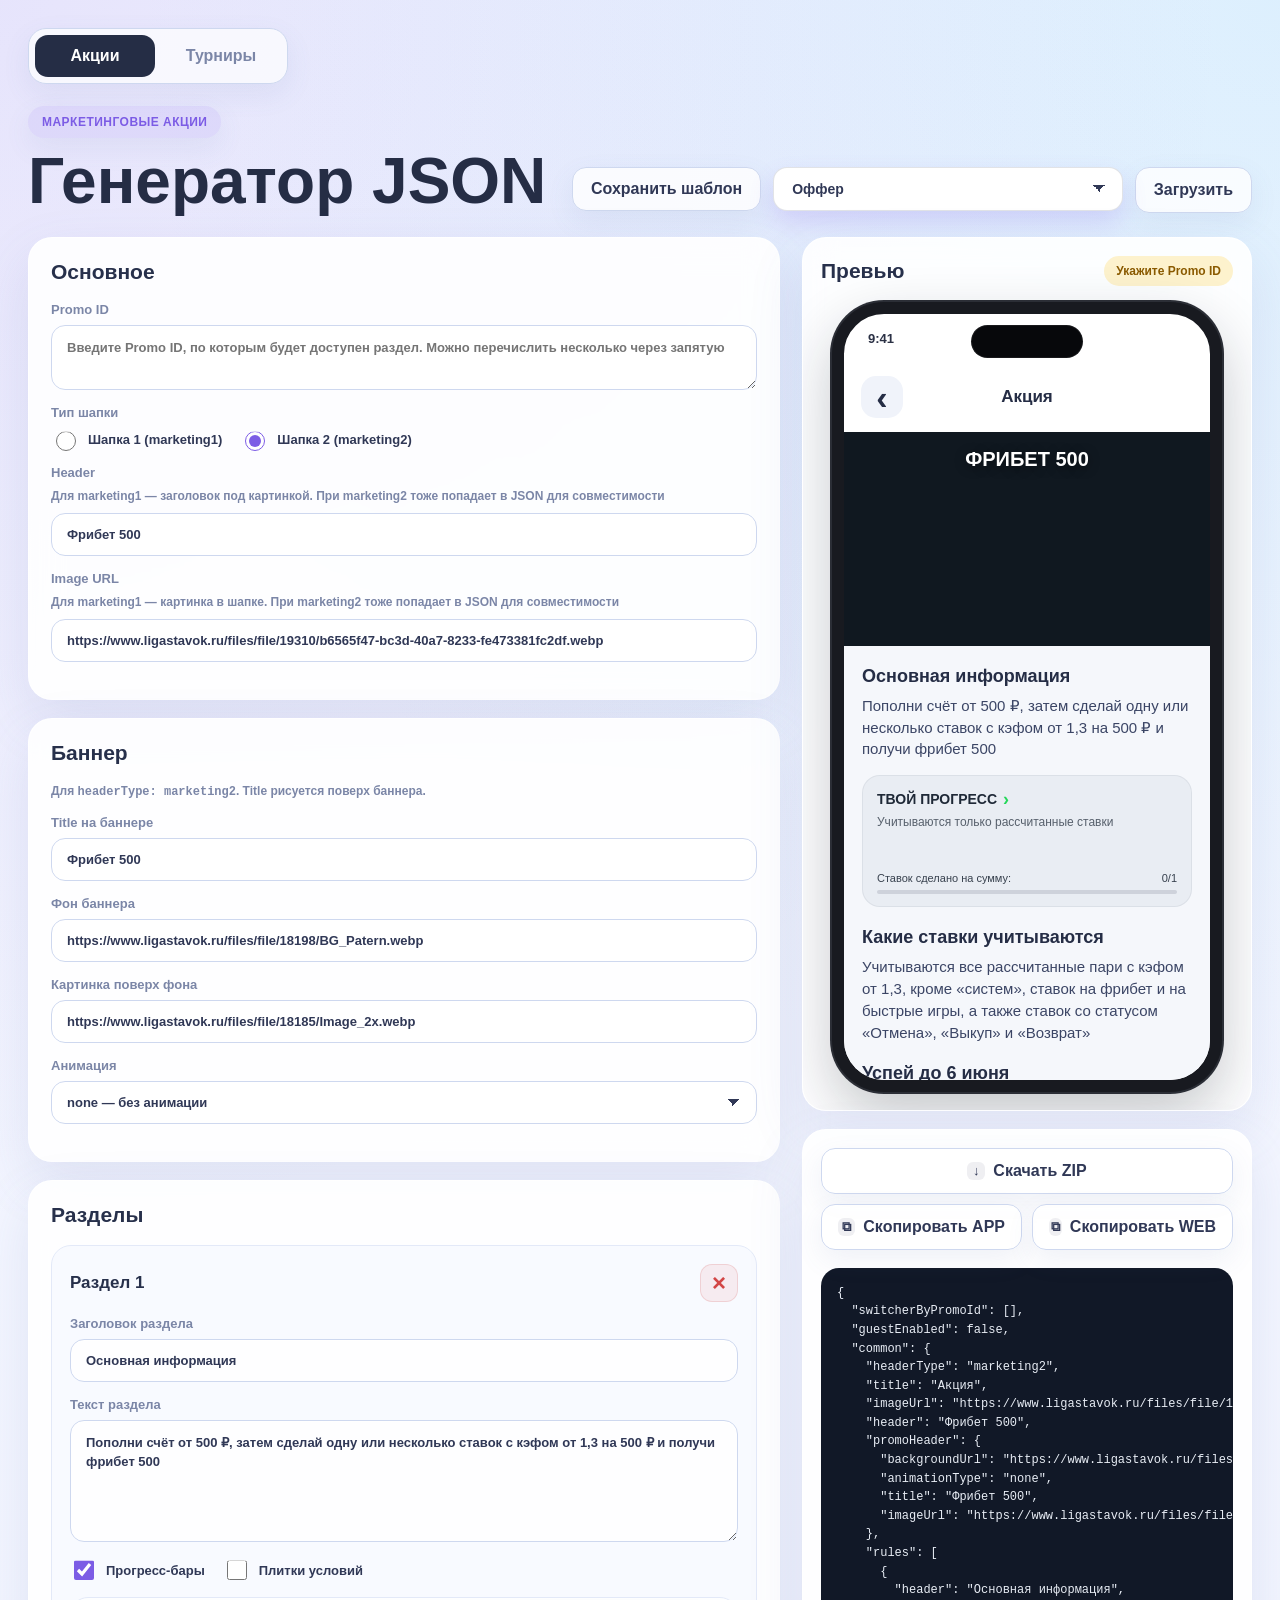
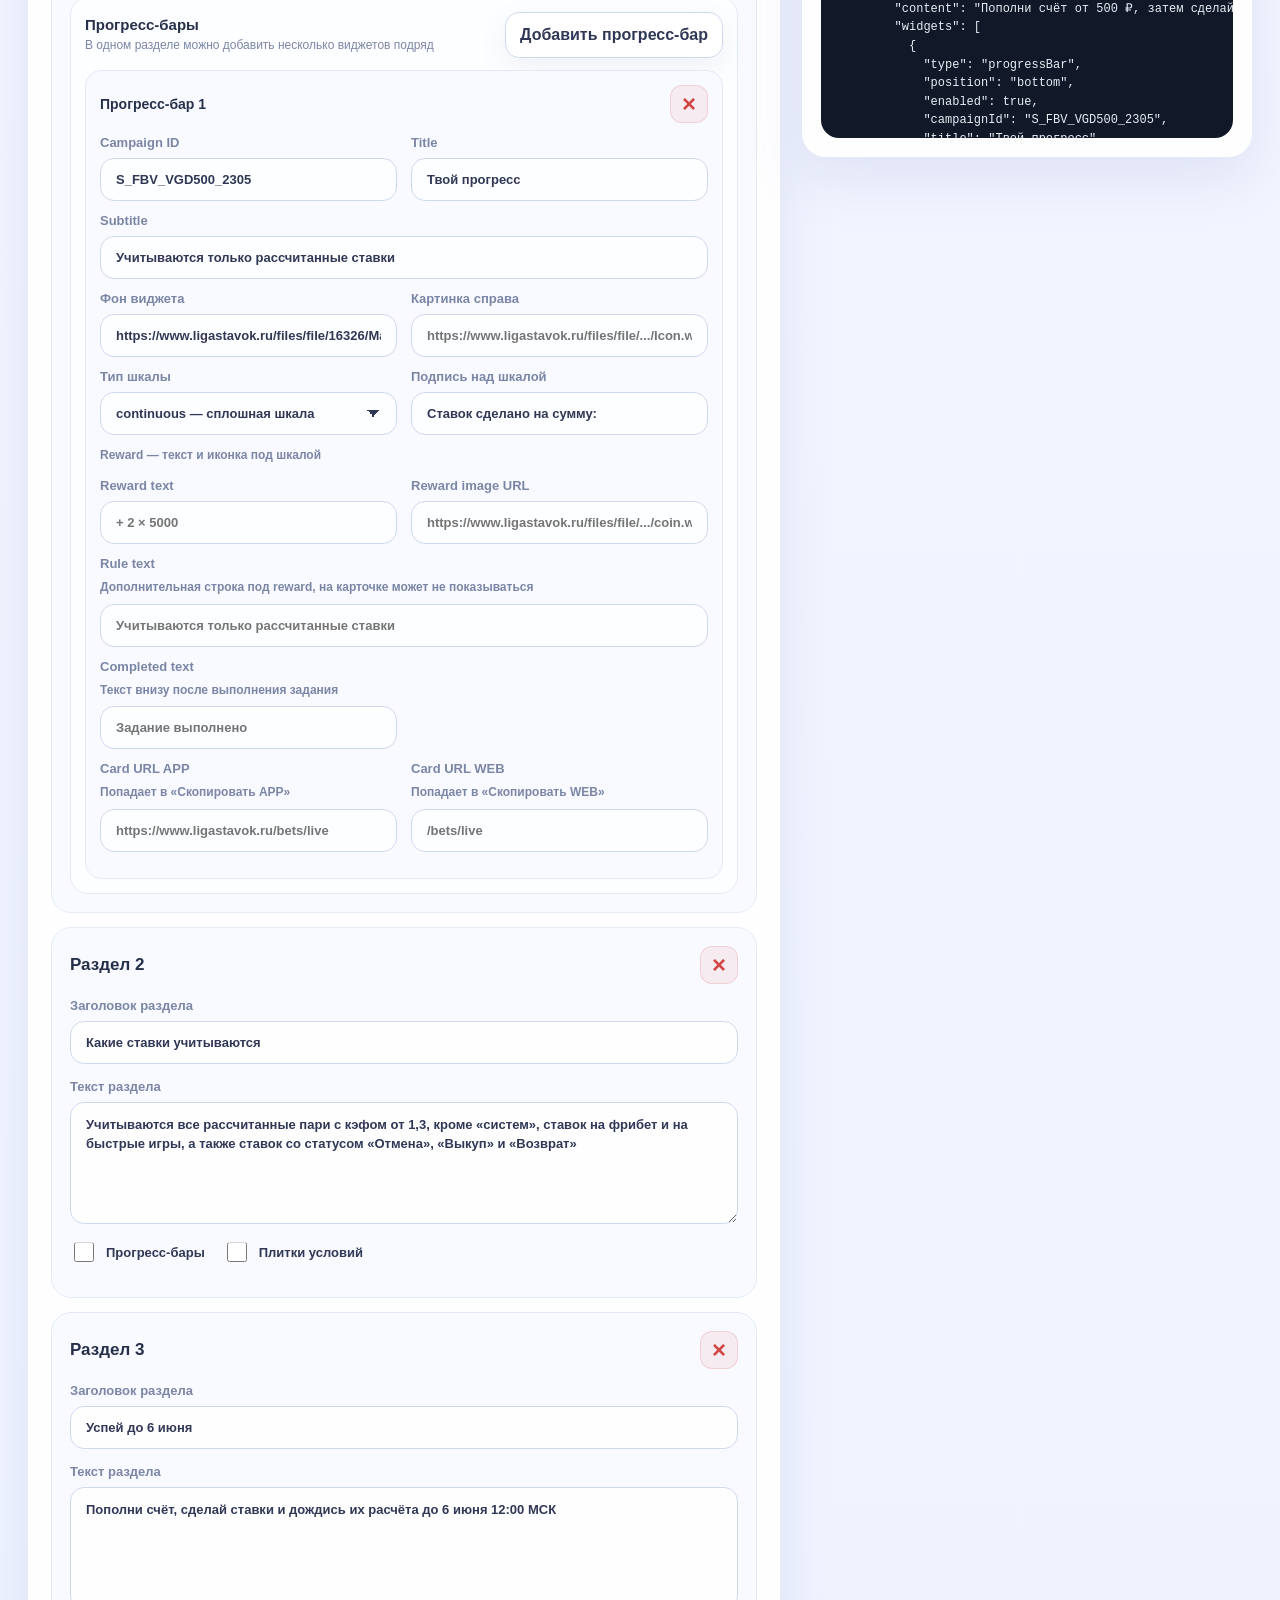
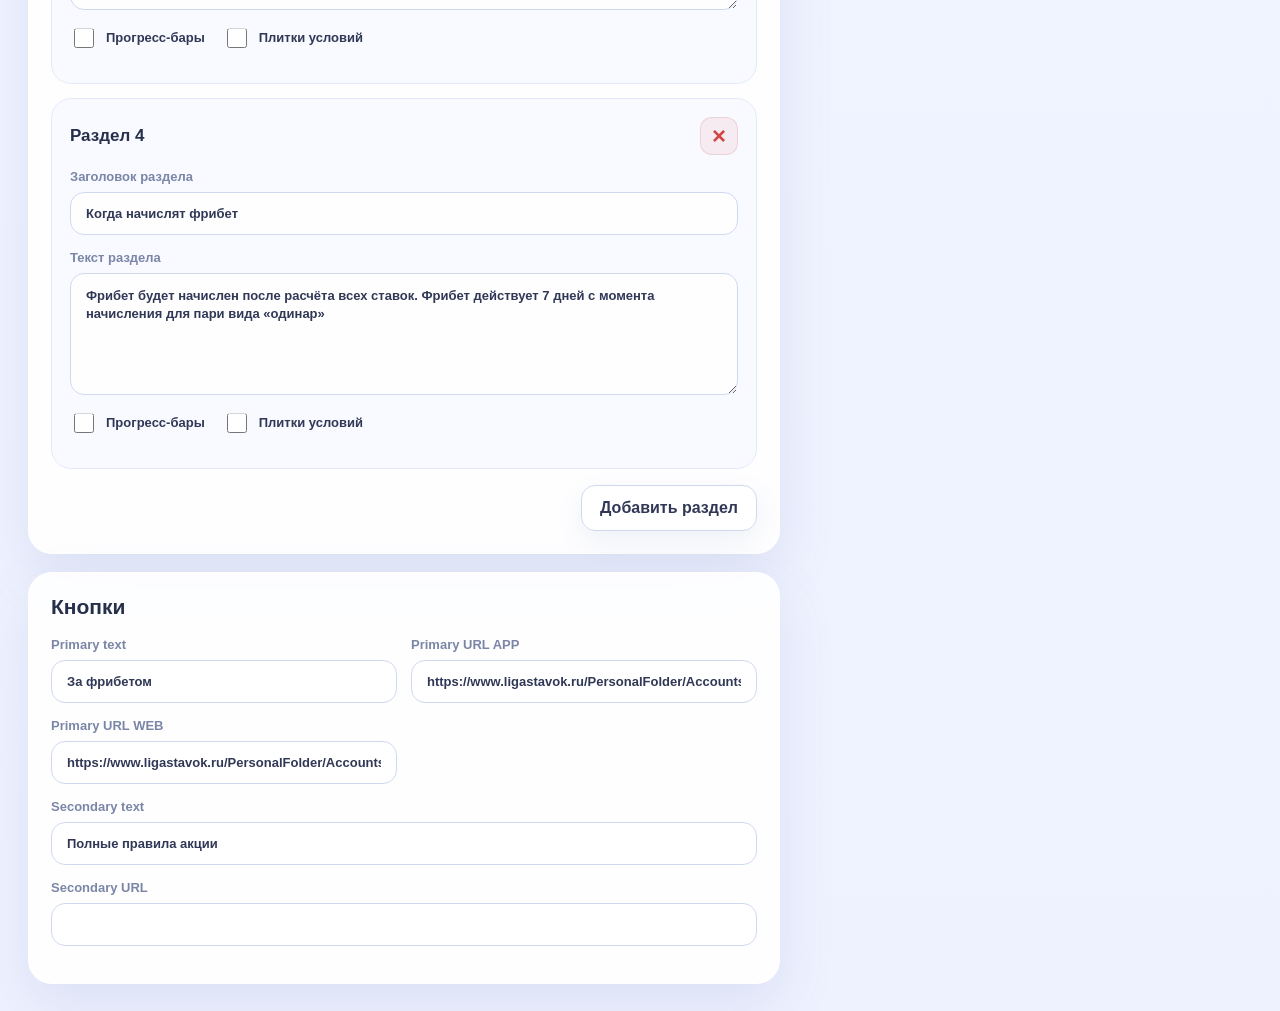
==== commit b3c0c2d5: "Default widget subtitle and progress label in form only. Prefill subtitle and a colon-ended progress" ====
--- a/index.html
+++ b/index.html
@@ -4,7 +4,7 @@
     <meta charset="utf-8" />
     <meta name="viewport" content="width=device-width, initial-scale=1" />
     <title>Генератор JSON акции</title>
-    <link rel="stylesheet" href="./styles.css?v=20260914l" />
+    <link rel="stylesheet" href="./styles.css?v=20260914m" />
   </head>
   <body>
     <main class="app-shell">
@@ -339,7 +339,7 @@
           </label>
           <label class="widget-scale-fields">
             Подпись над шкалой
-            <input class="widget-progress-text" type="text" value="Ставок сделано на сумму" placeholder="Ставок сделано на сумму" />
+            <input class="widget-progress-text" type="text" value="Ставок сделано на сумму:" placeholder="Ставок сделано на сумму:" />
           </label>
         </div>
         <p class="field-note">Reward — текст и иконка под шкалой</p>
@@ -472,7 +472,7 @@
       </article>
     </template>
 
-    <script src="./tournament-templates.js?v=20260914l"></script>
-    <script src="./app.js?v=20260914l"></script>
+    <script src="./tournament-templates.js?v=20260914m"></script>
+    <script src="./app.js?v=20260914m"></script>
   </body>
 </html>
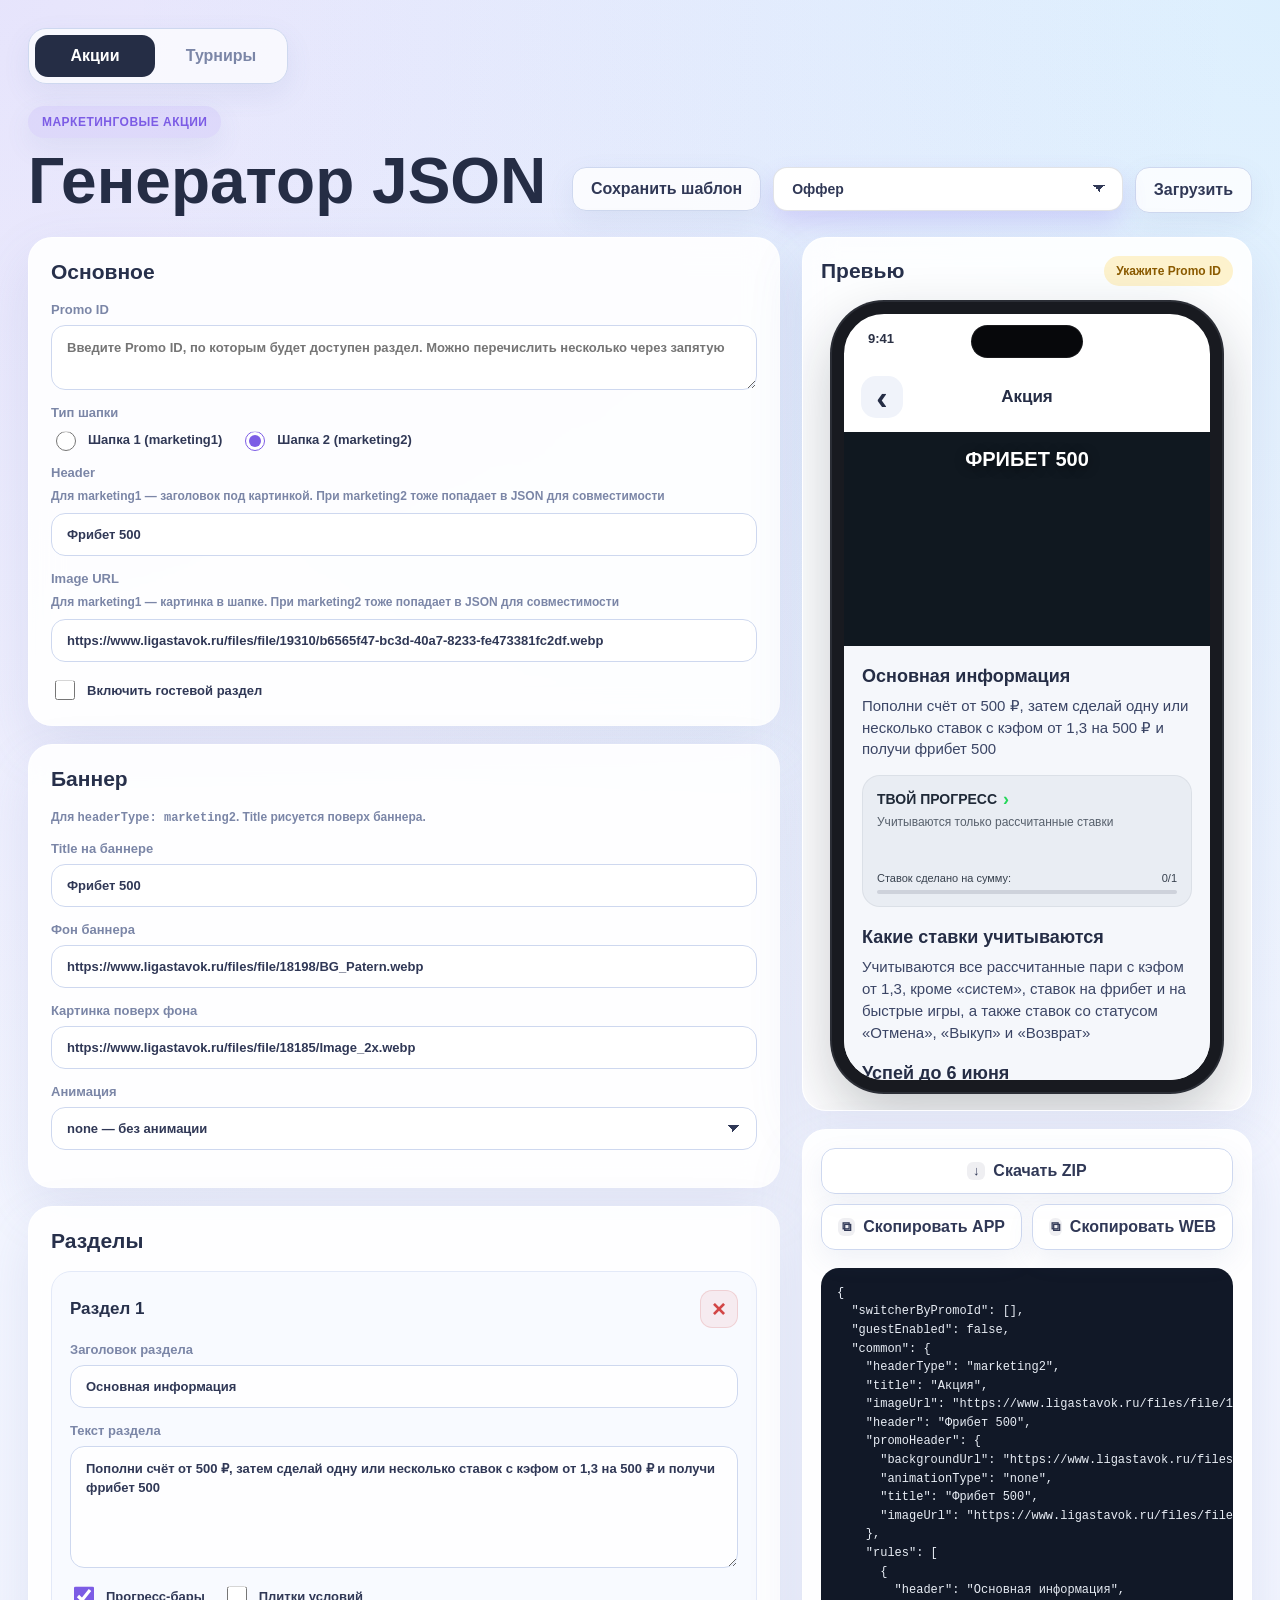
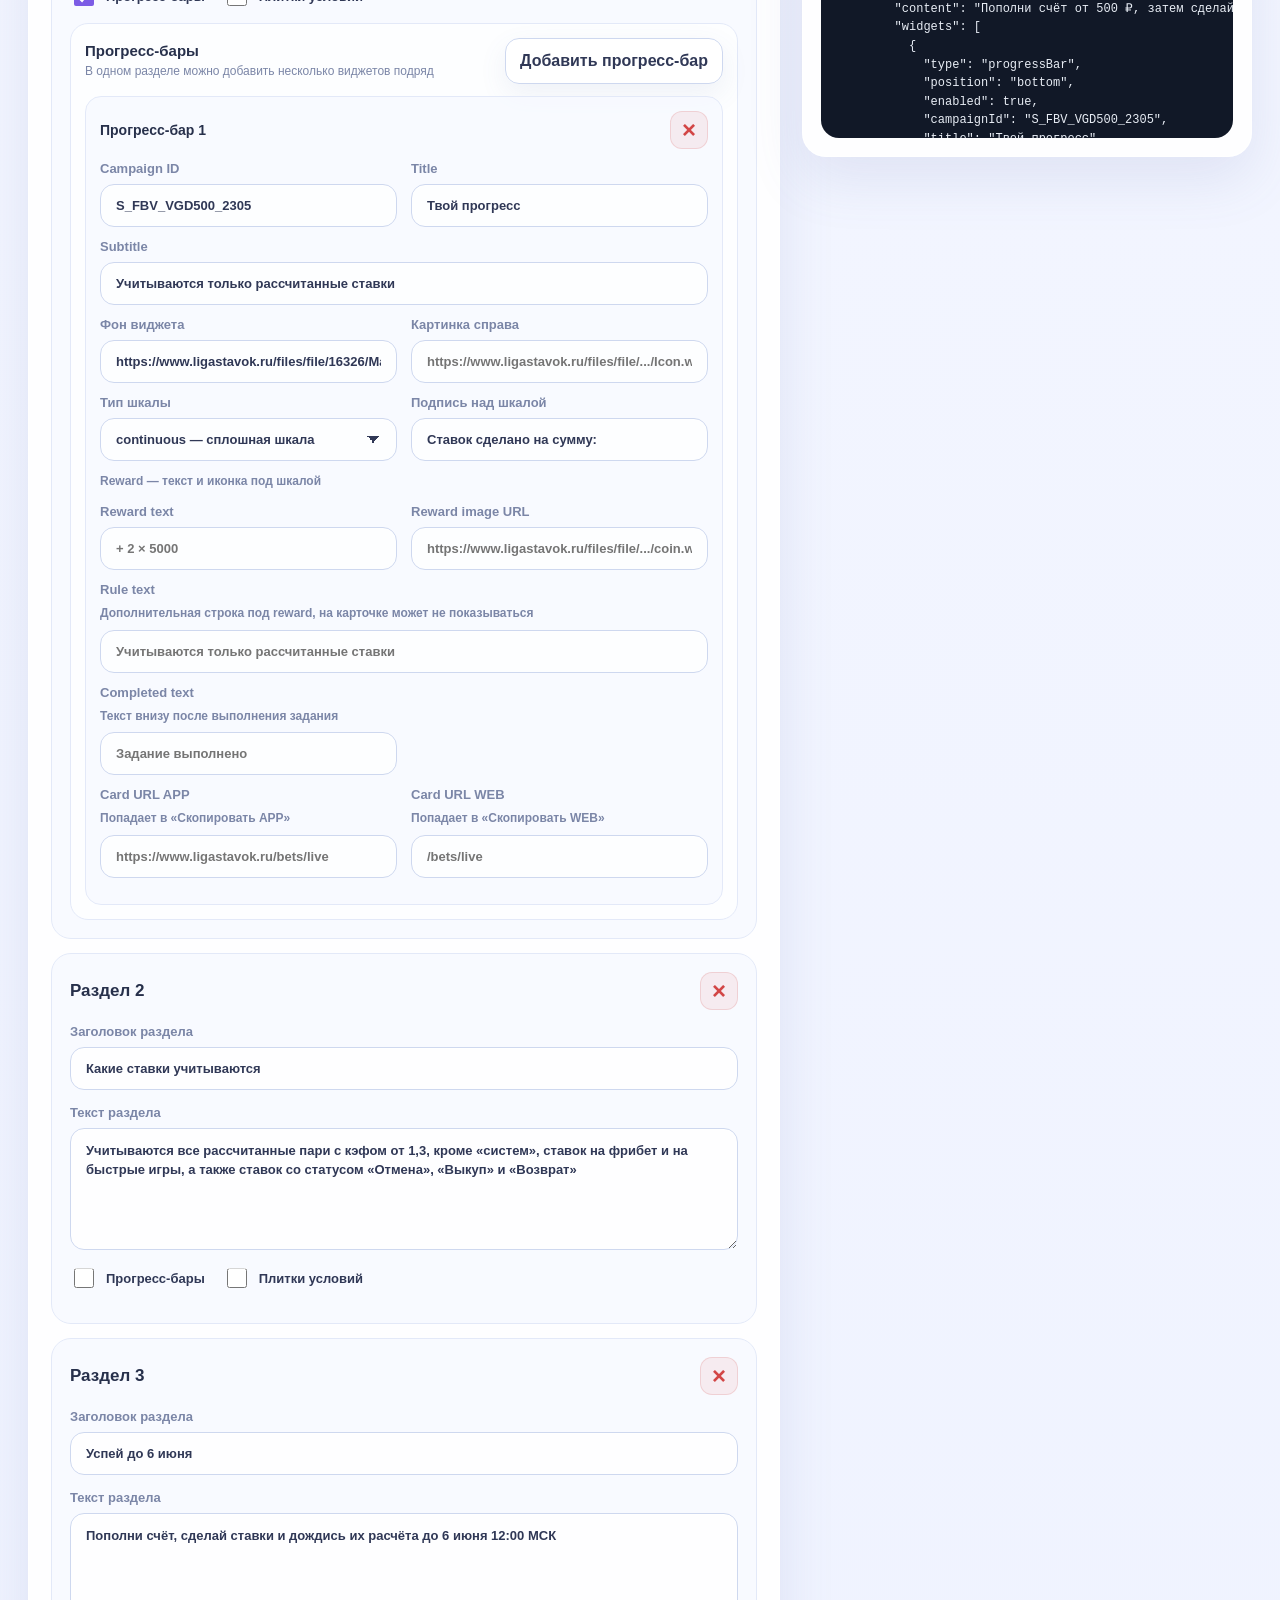
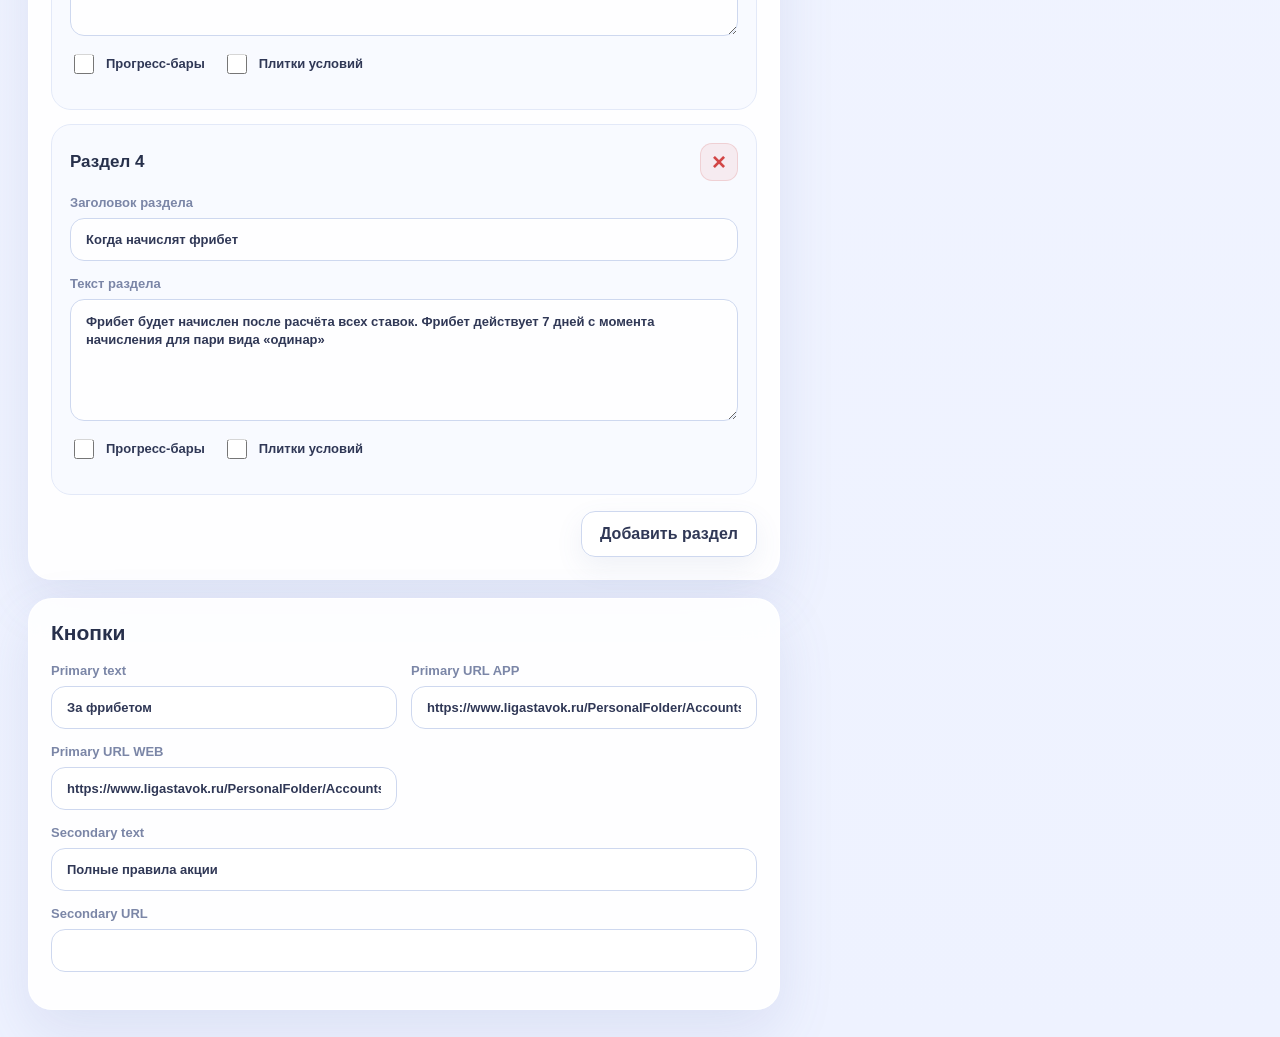
==== commit 17fad8e5: "Restore guest promo editor with duplicate and custom modes" ====
--- a/index.html
+++ b/index.html
@@ -4,7 +4,7 @@
     <meta charset="utf-8" />
     <meta name="viewport" content="width=device-width, initial-scale=1" />
     <title>Генератор JSON акции</title>
-    <link rel="stylesheet" href="./styles.css?v=20260914m" />
+    <link rel="stylesheet" href="./styles.css?v=20260925a" />
   </head>
   <body>
     <main class="app-shell">
@@ -74,7 +74,7 @@
               </div>
             </section>
 
-            <section class="panel">
+            <section class="panel" data-promo-section>
               <div class="panel-heading">
                 <h2>Основное</h2>
               </div>
@@ -112,9 +112,20 @@
                 <textarea id="content" rows="3" placeholder="Короткое описание под заголовком"></textarea>
               </label>
               </div>
-            </section>
-
-            <section class="panel" id="promoBannerPanel">
+              <label class="check-row">
+                <input id="guestEnabled" type="checkbox" />
+                Включить гостевой раздел
+              </label>
+              <label id="guestModeFields" class="hidden">
+                Режим гостевого раздела
+                <select id="guestContentMode">
+                  <option value="duplicate">duplicate — копия основного раздела</option>
+                  <option value="custom">custom — отдельный раздел</option>
+                </select>
+              </label>
+            </section>
+
+            <section class="panel" id="promoBannerPanel" data-promo-section>
               <div class="panel-heading">
                 <h2>Баннер</h2>
               </div>
@@ -147,7 +158,7 @@
               </div>
             </section>
 
-            <section class="panel">
+            <section class="panel" data-promo-section>
               <div class="panel-heading">
                 <h2>Разделы</h2>
               </div>
@@ -157,7 +168,7 @@
               </div>
             </section>
 
-            <section class="panel">
+            <section class="panel" data-promo-section>
               <div class="panel-heading">
                 <h2>Кнопки</h2>
               </div>
@@ -186,6 +197,16 @@
                 <input id="secondaryButtonUrl" type="url" placeholder="" />
               </label>
             </section>
+
+            <section class="guest-section hidden" id="guestSection">
+              <div class="guest-section-heading">
+                <h2>Гостевой раздел</h2>
+                <p id="guestSectionHint"></p>
+              </div>
+              <fieldset class="guest-editor-fields" id="guestEditorFields">
+                <div id="guestEditor"></div>
+              </fieldset>
+            </section>
           </form>
 
           <form class="editor hidden" id="tournamentForm">
@@ -289,7 +310,7 @@
           <div class="terms-heading">
             <div>
               <h4>Плитки условий</h4>
-              <p>Одна строка ниже формирует одну плитку в JSON</p>
+              <p>Перетаскивайте плитки за значок слева, чтобы изменить порядок в JSON</p>
             </div>
             <button class="secondary add-term" type="button">Добавить плитку</button>
           </div>
@@ -383,6 +404,7 @@
     <template id="termTemplate">
       <article class="term-editor">
         <div class="term-editor-head">
+          <button class="term-drag-handle" type="button" draggable="true" aria-label="Перетащить плитку" title="Перетащить плитку">⠿</button>
           <strong></strong>
           <button class="icon-button remove-term" type="button" aria-label="Удалить плитку">×</button>
         </div>
@@ -472,7 +494,7 @@
       </article>
     </template>
 
-    <script src="./tournament-templates.js?v=20260914m"></script>
-    <script src="./app.js?v=20260914m"></script>
+    <script src="./tournament-templates.js?v=20260925a"></script>
+    <script src="./app.js?v=20260925a"></script>
   </body>
 </html>
--- a/styles.css
+++ b/styles.css
@@ -677,6 +677,35 @@
   display: none !important;
 }
 
+.guest-section {
+  margin-top: 18px;
+  padding-top: 24px;
+  border-top: 2px solid var(--line-strong);
+}
+
+.guest-section-heading {
+  margin-bottom: 20px;
+}
+
+.guest-section-heading h2 {
+  margin: 0 0 6px;
+}
+
+.guest-section-heading p {
+  margin: 0;
+  color: var(--muted);
+}
+
+.guest-editor-fields {
+  margin: 0;
+  padding: 0;
+  border: 0;
+}
+
+.guest-editor-fields:disabled {
+  opacity: 0.7;
+}
+
 .widget-fields,
 .terms-fields {
   border: 1px solid var(--line);
@@ -745,9 +774,44 @@
 }
 
 .term-editor-head strong {
+  flex: 1;
   color: #27304b;
   font-size: 14px;
   font-weight: 900;
+}
+
+.term-drag-handle {
+  flex: 0 0 auto;
+  width: 32px;
+  height: 32px;
+  border: 0;
+  border-radius: 10px;
+  background: rgba(124, 92, 229, 0.1);
+  color: #6752af;
+  font-size: 23px;
+  line-height: 1;
+  cursor: grab;
+}
+
+.term-drag-handle:active {
+  cursor: grabbing;
+}
+
+.term-drag-handle:focus-visible {
+  outline: 2px solid var(--purple);
+  outline-offset: 2px;
+}
+
+.term-editor.is-dragging {
+  opacity: 0.5;
+}
+
+.term-editor.drop-before {
+  box-shadow: 0 -3px 0 var(--purple);
+}
+
+.term-editor.drop-after {
+  box-shadow: 0 3px 0 var(--purple);
 }
 
 .term-field-grid {
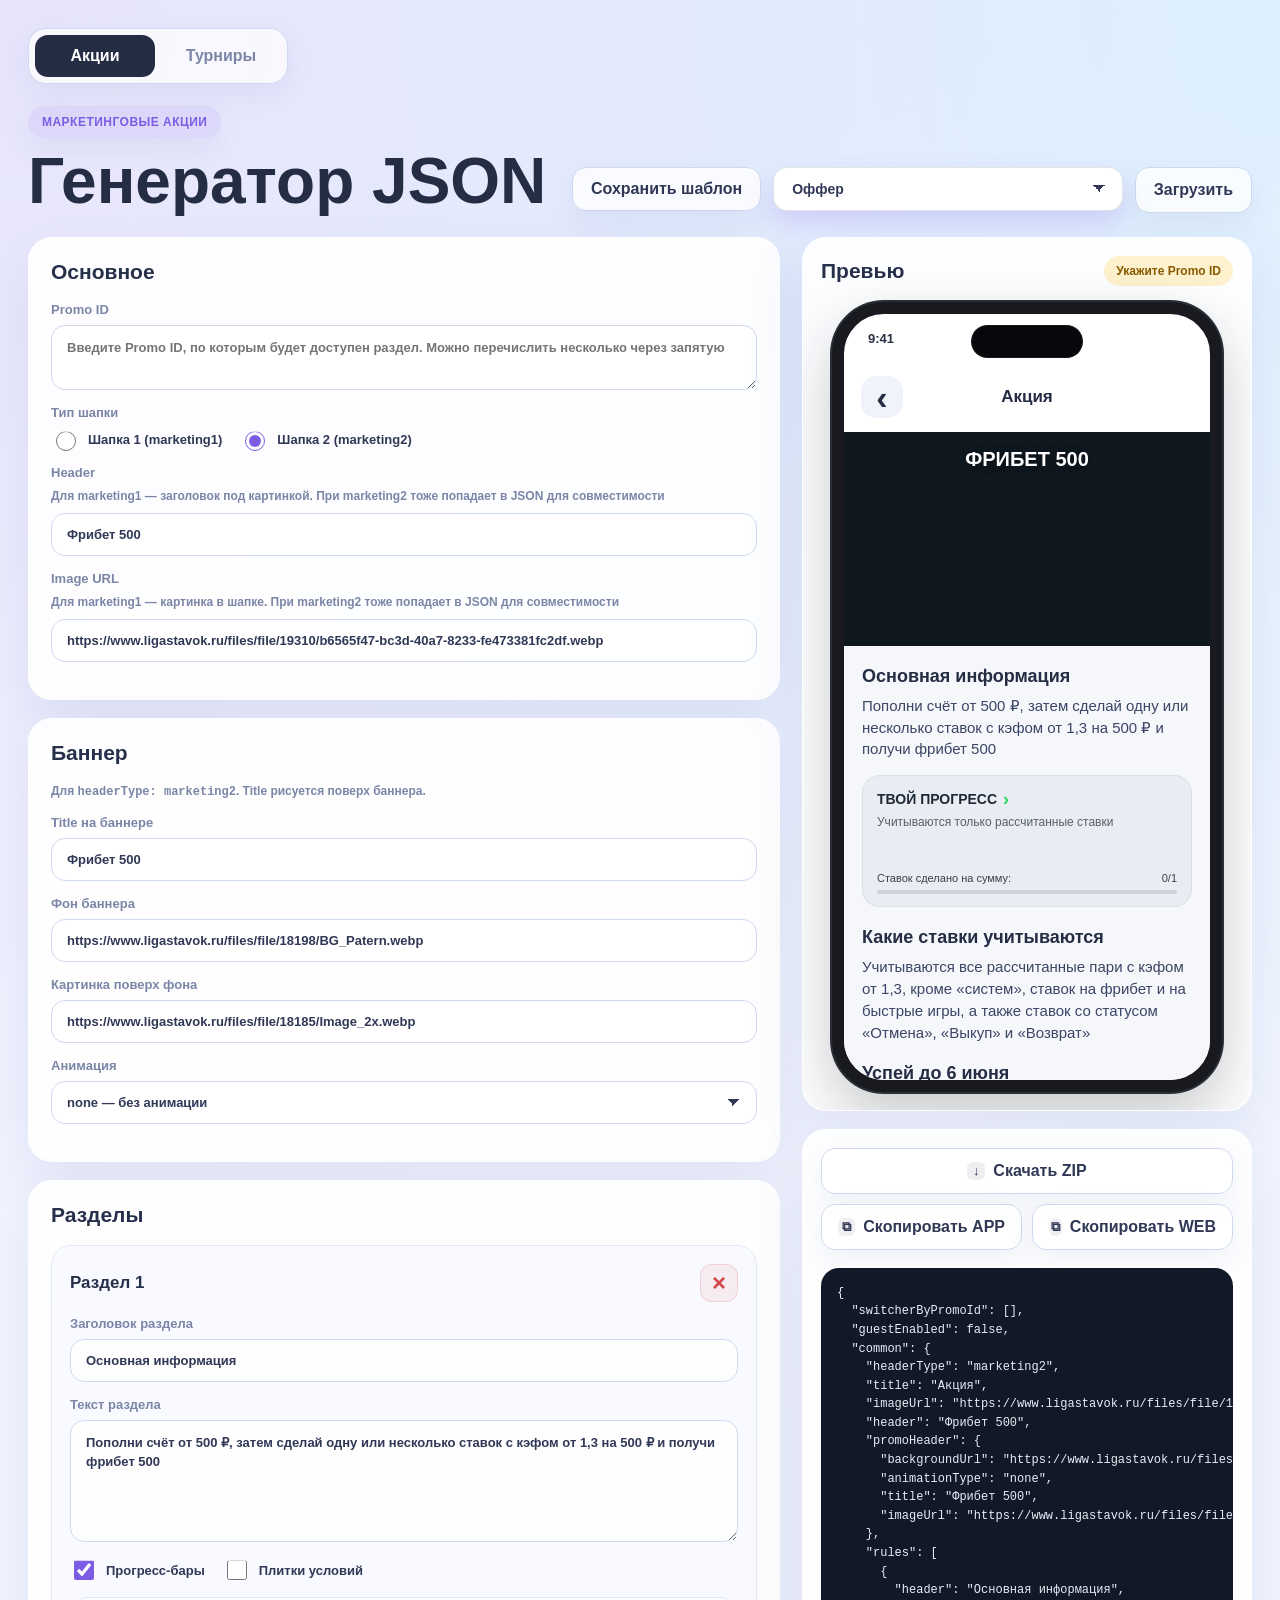
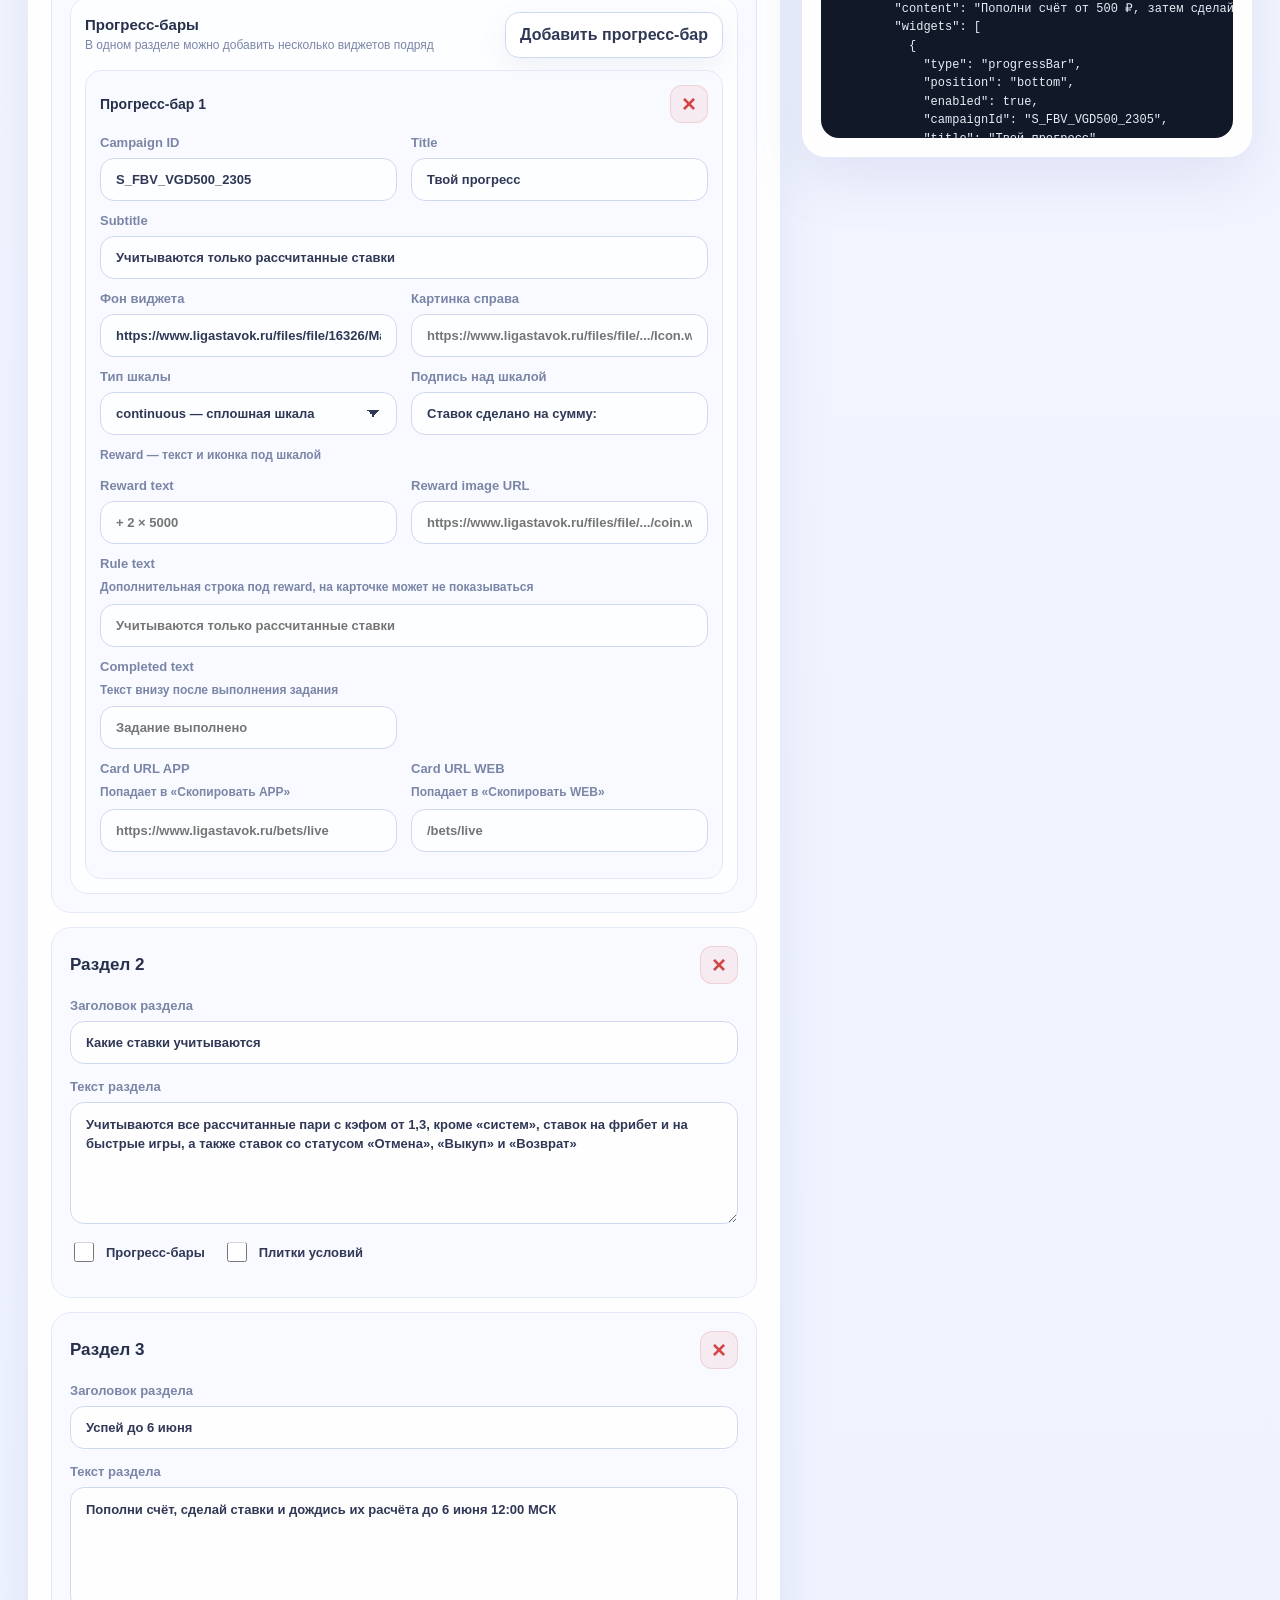
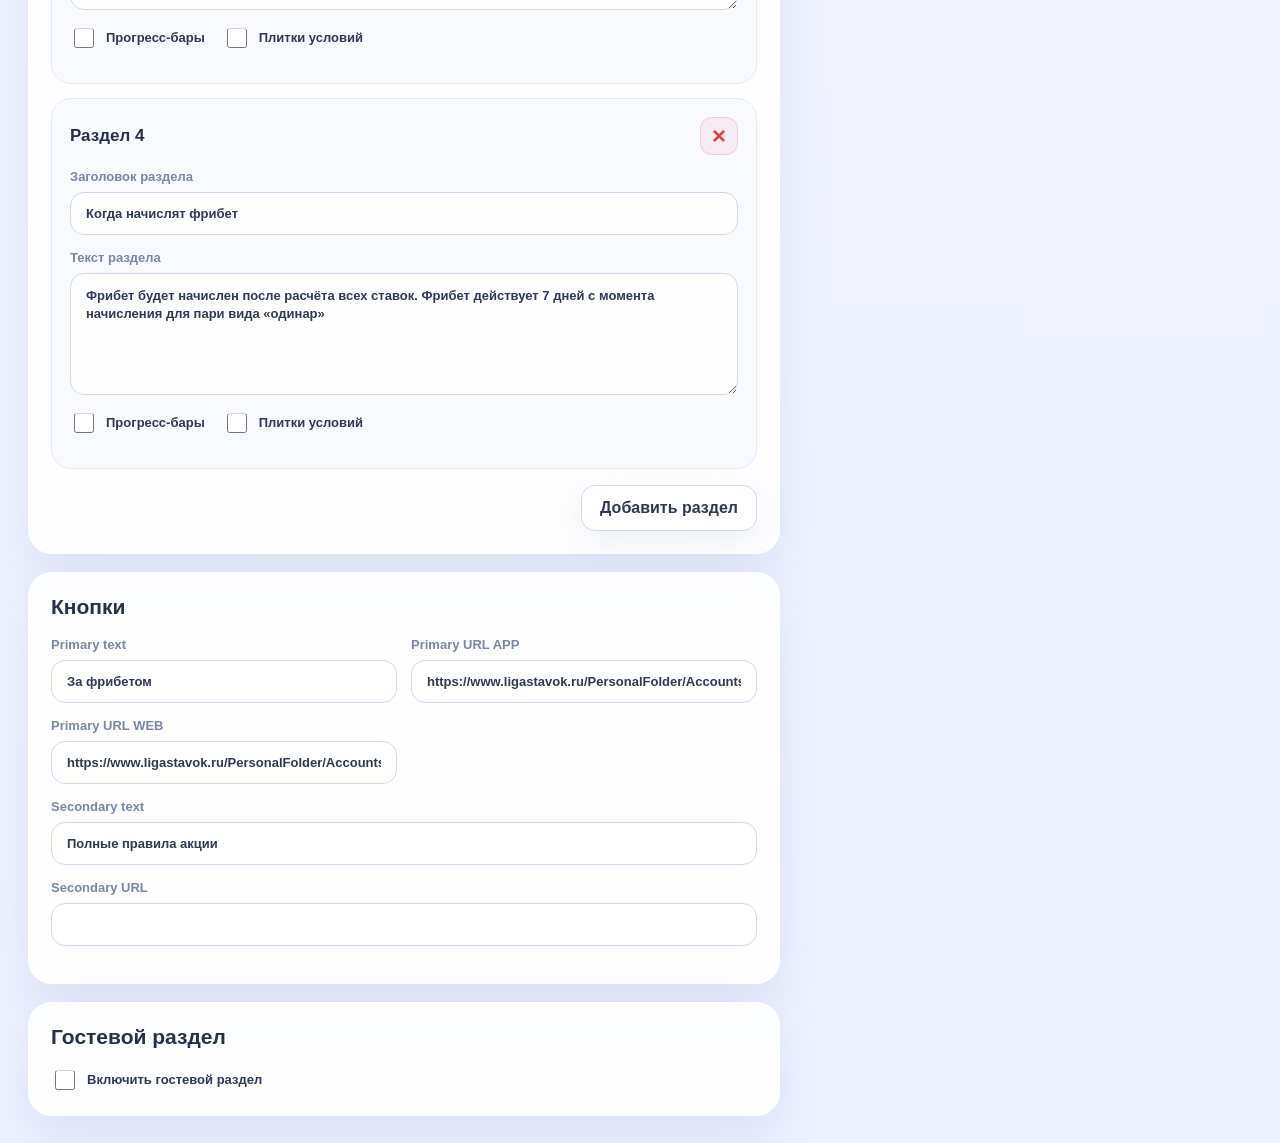
==== commit 95cf61f5: "Move guest controls below main promo buttons" ====
--- a/index.html
+++ b/index.html
@@ -112,17 +112,6 @@
                 <textarea id="content" rows="3" placeholder="Короткое описание под заголовком"></textarea>
               </label>
               </div>
-              <label class="check-row">
-                <input id="guestEnabled" type="checkbox" />
-                Включить гостевой раздел
-              </label>
-              <label id="guestModeFields" class="hidden">
-                Режим гостевого раздела
-                <select id="guestContentMode">
-                  <option value="duplicate">duplicate — копия основного раздела</option>
-                  <option value="custom">custom — отдельный раздел</option>
-                </select>
-              </label>
             </section>
 
             <section class="panel" id="promoBannerPanel" data-promo-section>
@@ -198,9 +187,26 @@
               </label>
             </section>
 
+            <section class="panel">
+              <div class="panel-heading">
+                <h2>Гостевой раздел</h2>
+              </div>
+              <label class="check-row">
+                <input id="guestEnabled" type="checkbox" />
+                Включить гостевой раздел
+              </label>
+              <label id="guestModeFields" class="hidden">
+                Режим гостевого раздела
+                <select id="guestContentMode">
+                  <option value="duplicate">duplicate — копия основного раздела</option>
+                  <option value="custom">custom — отдельный раздел</option>
+                </select>
+              </label>
+            </section>
+
             <section class="guest-section hidden" id="guestSection">
               <div class="guest-section-heading">
-                <h2>Гостевой раздел</h2>
+                <h2>Настройки гостевого раздела</h2>
                 <p id="guestSectionHint"></p>
               </div>
               <fieldset class="guest-editor-fields" id="guestEditorFields">
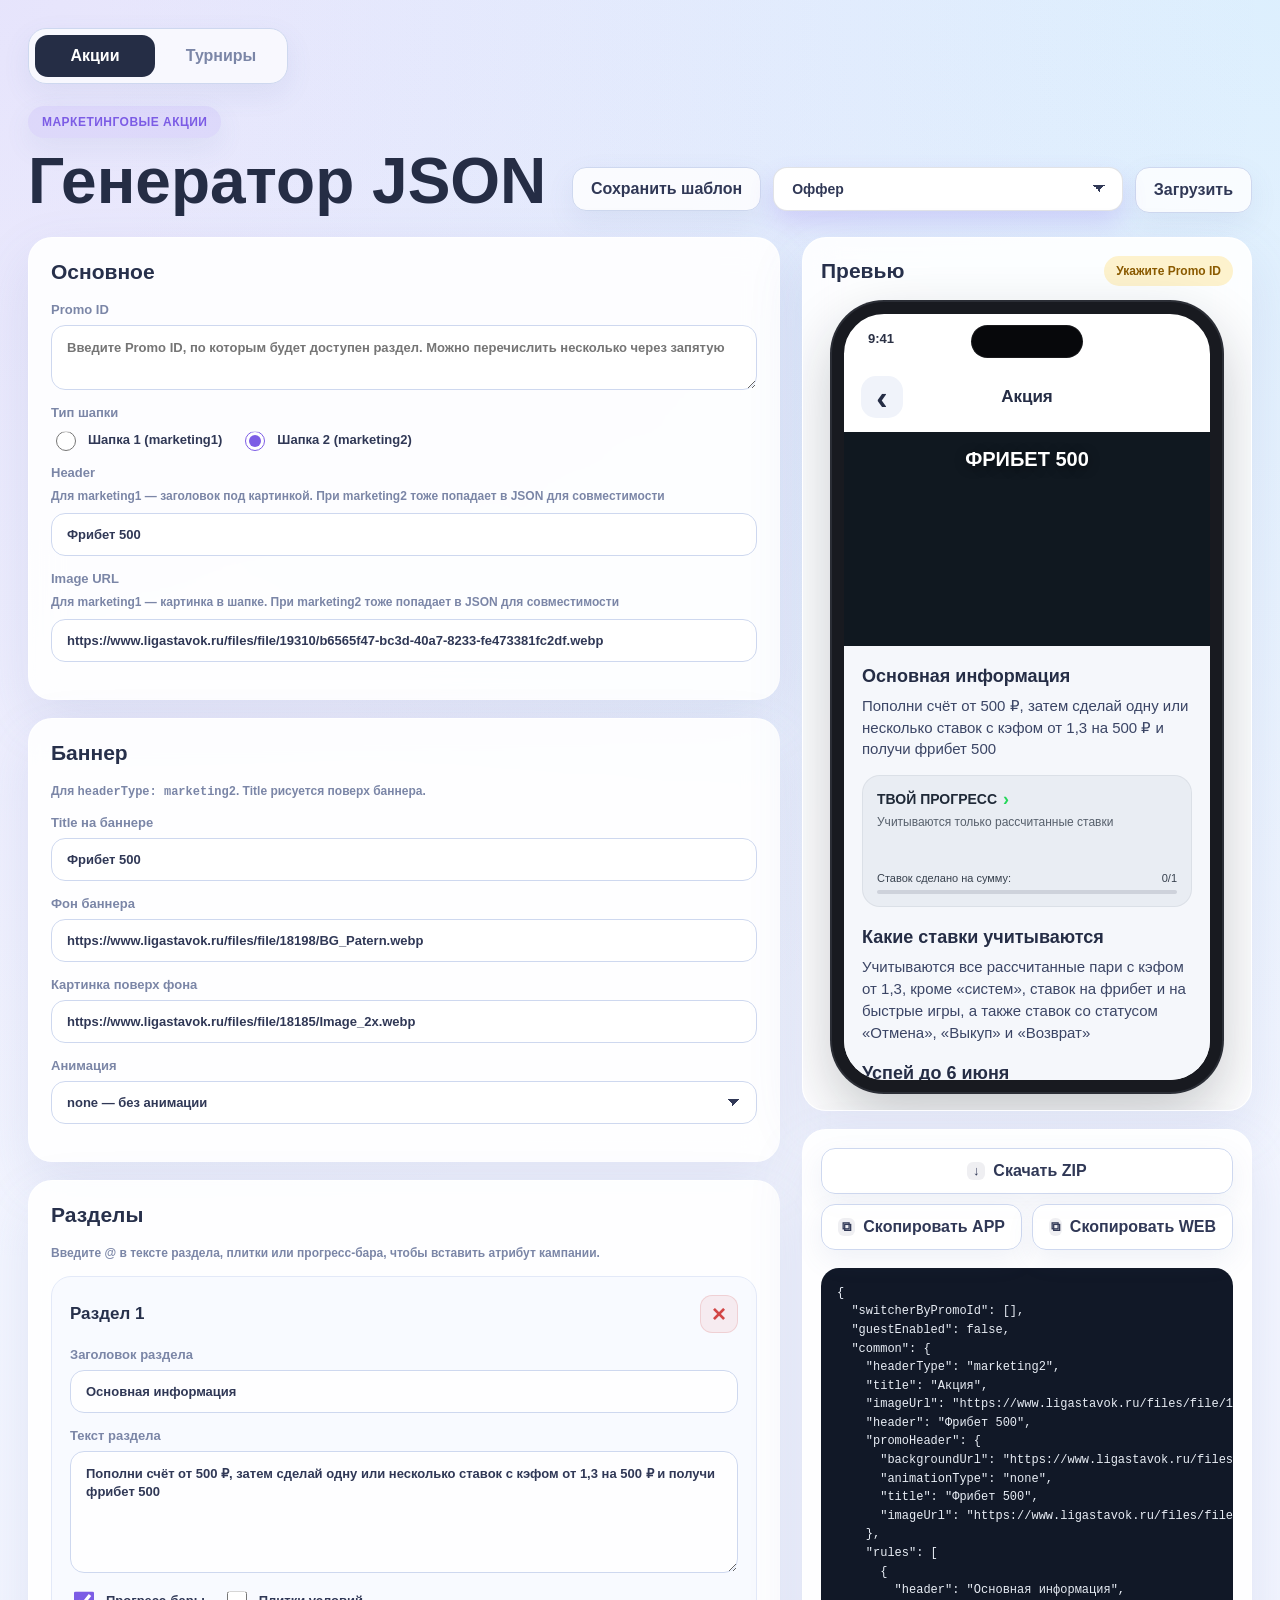
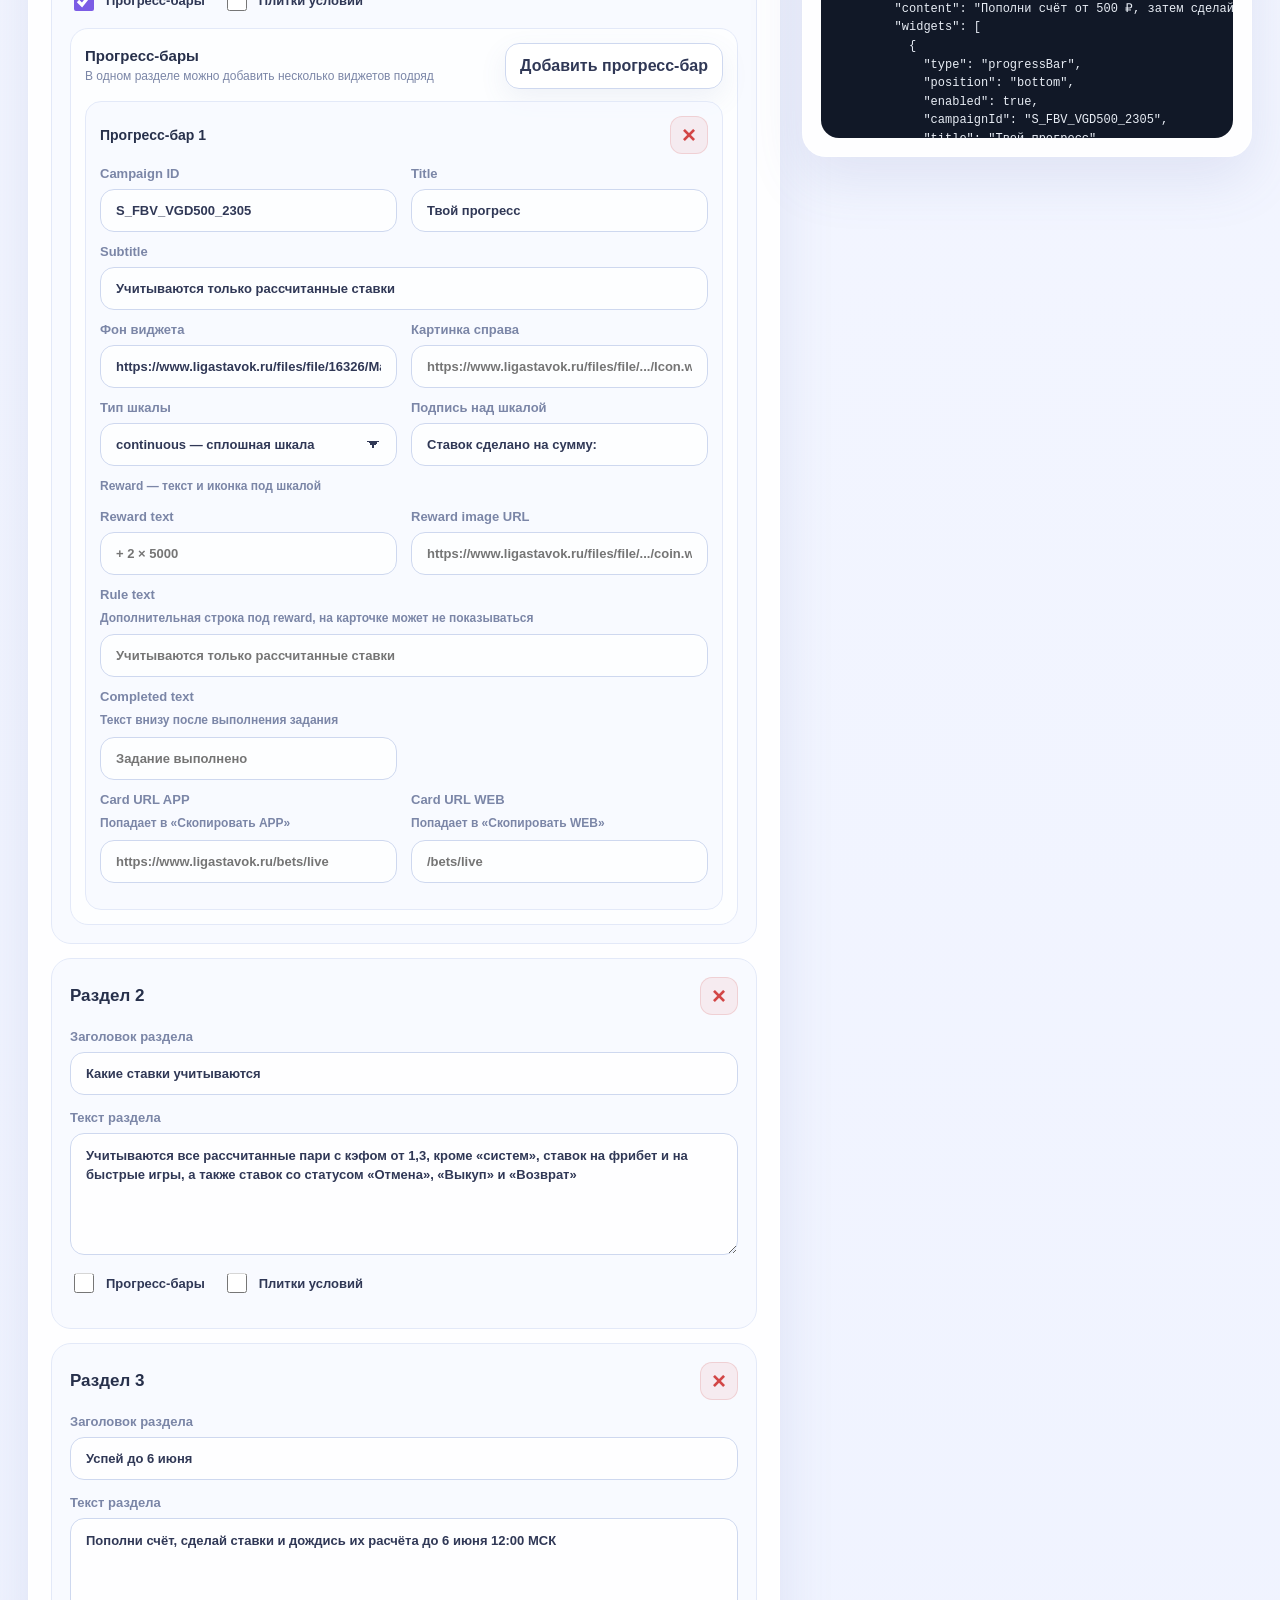
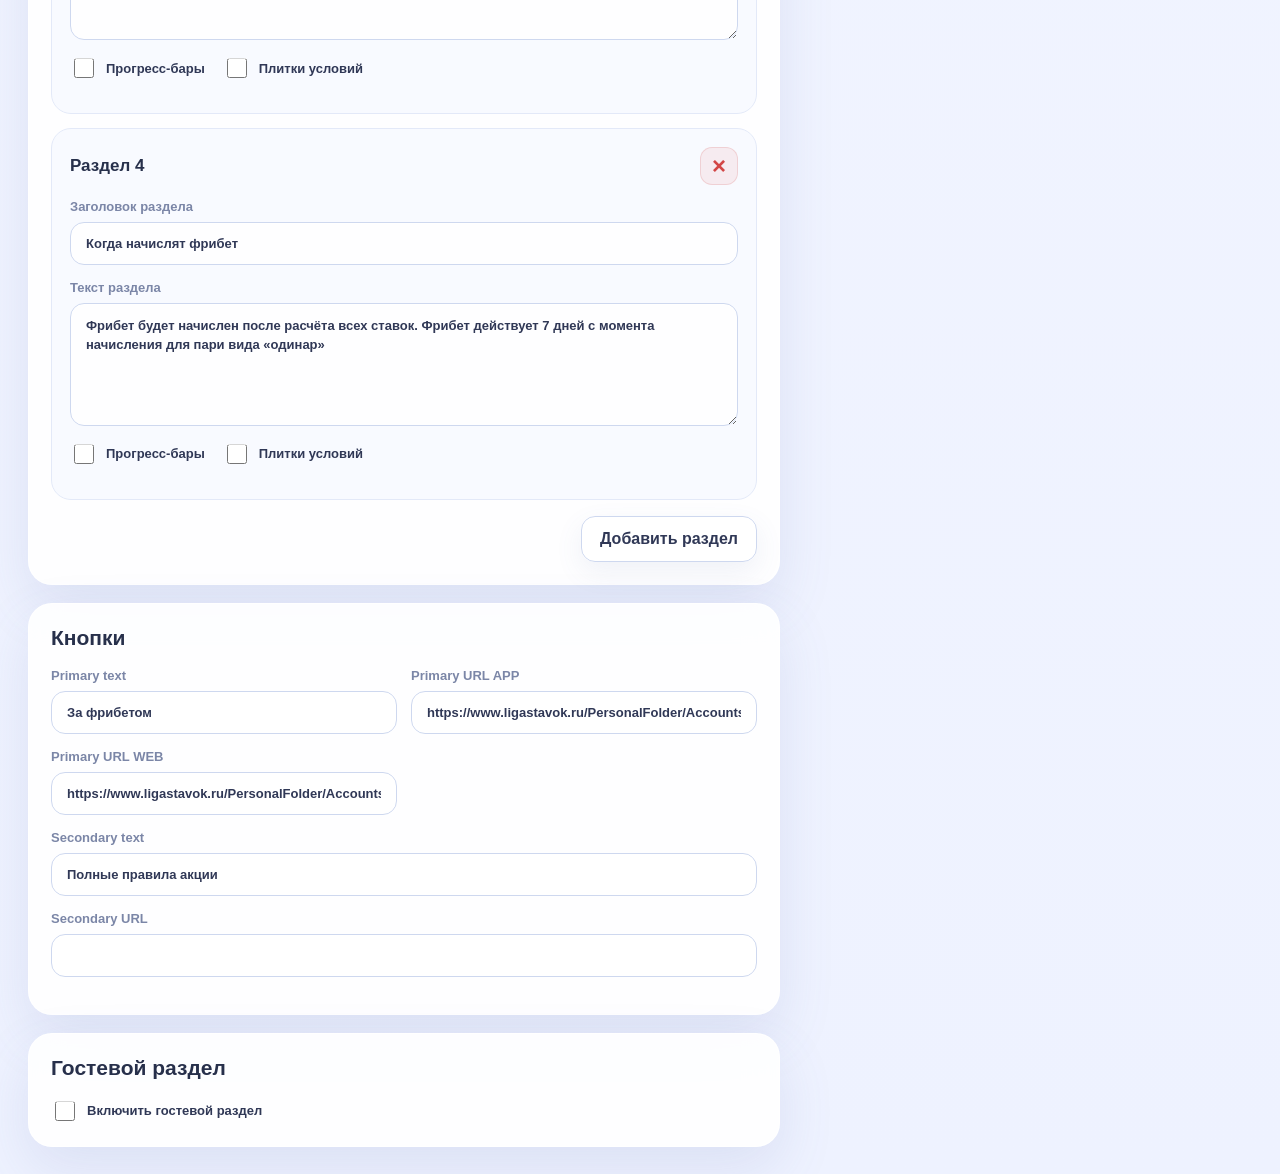
==== commit fd1af3d8: "Prototype campaign attribute picker for promo text fields" ====
--- a/index.html
+++ b/index.html
@@ -4,7 +4,7 @@
     <meta charset="utf-8" />
     <meta name="viewport" content="width=device-width, initial-scale=1" />
     <title>Генератор JSON акции</title>
-    <link rel="stylesheet" href="./styles.css?v=20260925a" />
+    <link rel="stylesheet" href="./styles.css?v=20260929a" />
   </head>
   <body>
     <main class="app-shell">
@@ -151,6 +151,7 @@
               <div class="panel-heading">
                 <h2>Разделы</h2>
               </div>
+              <p class="field-note">Введите @ в тексте раздела, плитки или прогресс-бара, чтобы вставить атрибут кампании.</p>
               <div class="rules-list" id="rulesList"></div>
               <div class="section-footer">
                 <button class="secondary" id="addRuleButton" type="button">Добавить раздел</button>
@@ -500,7 +501,7 @@
       </article>
     </template>
 
-    <script src="./tournament-templates.js?v=20260925a"></script>
-    <script src="./app.js?v=20260925a"></script>
+    <script src="./tournament-templates.js?v=20260929a"></script>
+    <script src="./app.js?v=20260929a"></script>
   </body>
 </html>
--- a/styles.css
+++ b/styles.css
@@ -1537,3 +1537,24 @@
     height: 548px;
   }
 }
+
+.attribute-picker {
+  position: fixed;
+  z-index: 1000;
+  padding: 16px;
+  max-height: calc(100vh - 24px);
+  overflow-y: auto;
+  border: 1px solid var(--line-strong);
+  border-radius: 18px;
+  background: var(--surface-solid);
+  box-shadow: 0 16px 48px rgba(48, 56, 86, 0.22);
+}
+.attribute-picker-heading { display: flex; align-items: center; justify-content: space-between; margin-bottom: 12px; }
+.attribute-picker .attribute-close { min-height: 28px; width: 28px; background: transparent; color: var(--muted); box-shadow: none; font-size: 22px; }
+.attribute-picker label { margin-bottom: 10px; }
+.attribute-options { display: grid; gap: 3px; }
+.attribute-picker .attribute-option { display: grid; gap: 3px; width: 100%; padding: 9px 12px; text-align: left; background: transparent; color: var(--text); box-shadow: none; border-radius: 10px; font-size: 13px; }
+.attribute-option span { color: var(--muted); font-weight: 400; font-family: monospace; }
+.attribute-picker .attribute-option.is-selected, .attribute-picker .attribute-option:hover { background: var(--surface-soft); outline: 1px solid var(--line-strong); transform: none; }
+.attribute-example { padding: 10px; margin: 12px 0 6px; background: var(--surface-soft); border-radius: 8px; font-size: 12px; font-family: monospace; overflow-wrap: anywhere; color: var(--purple); }
+.attribute-help { margin: 0; font-size: 11px; color: var(--muted); }
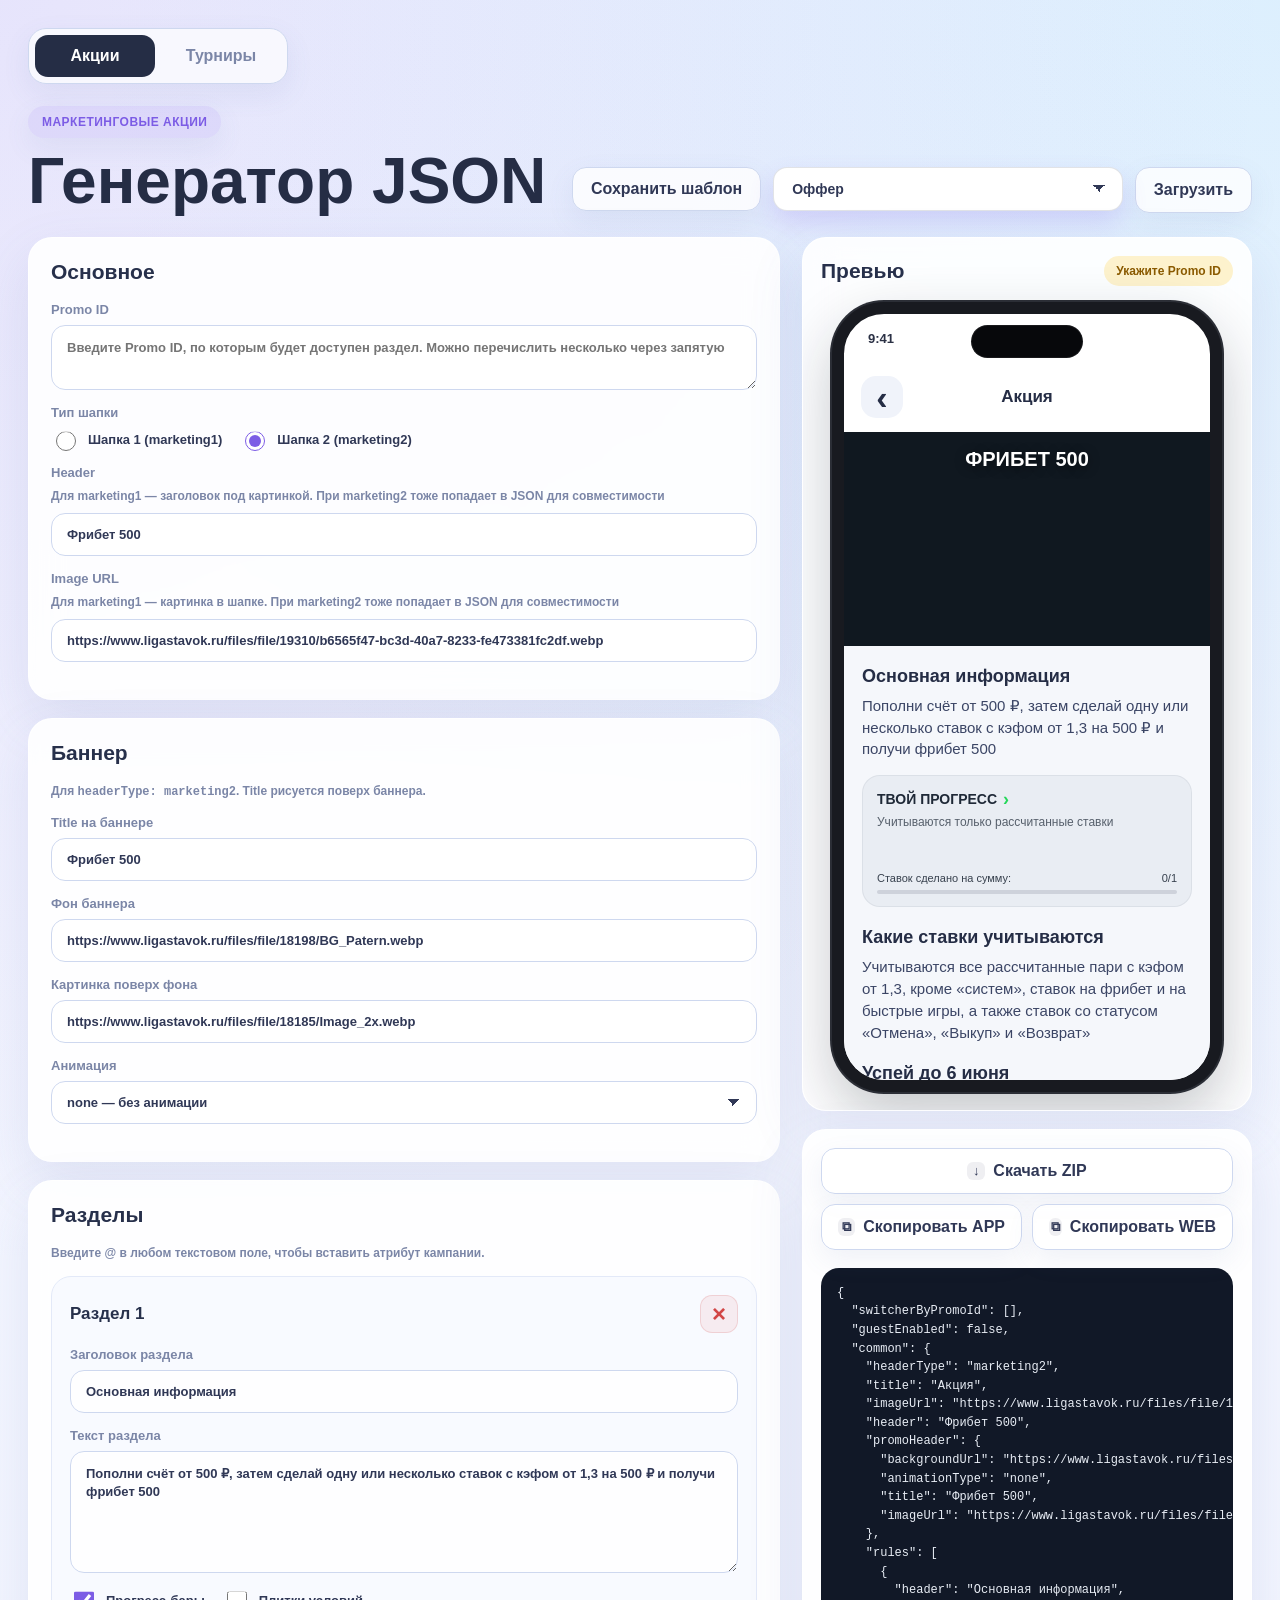
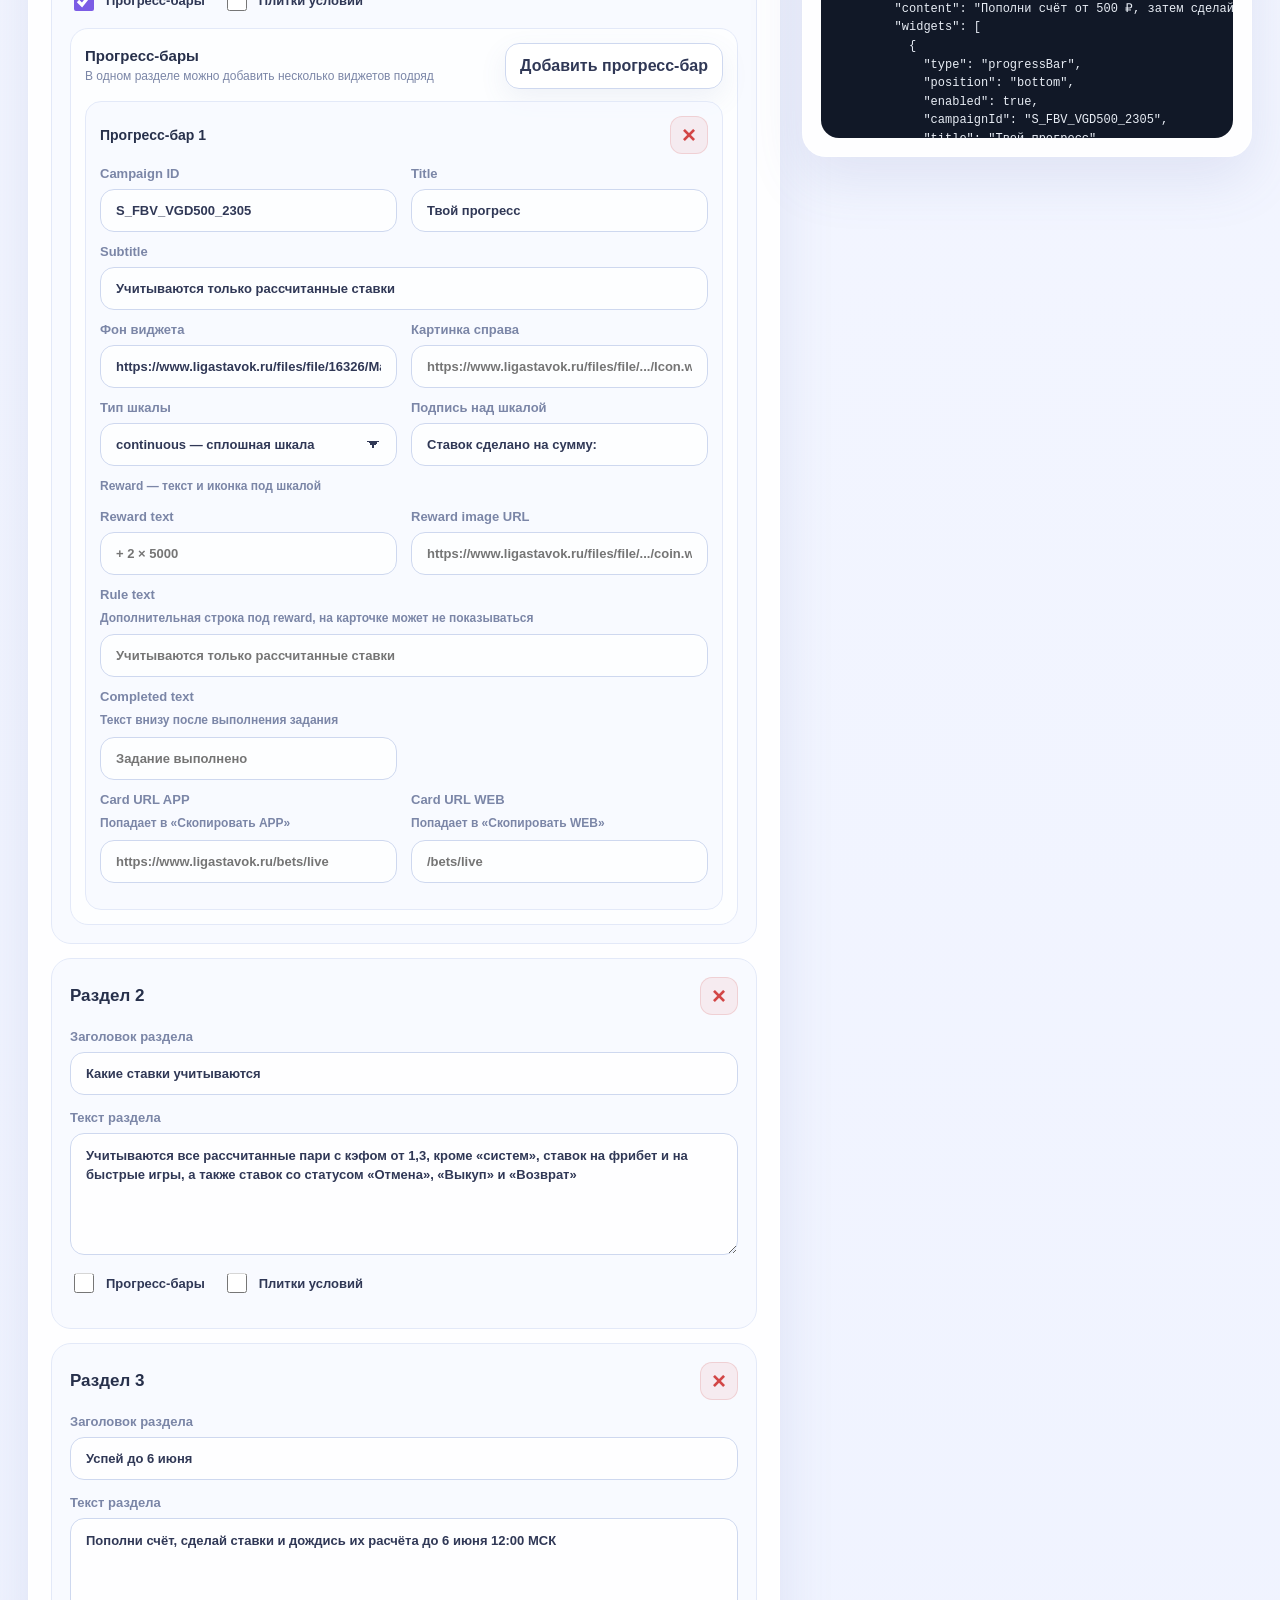
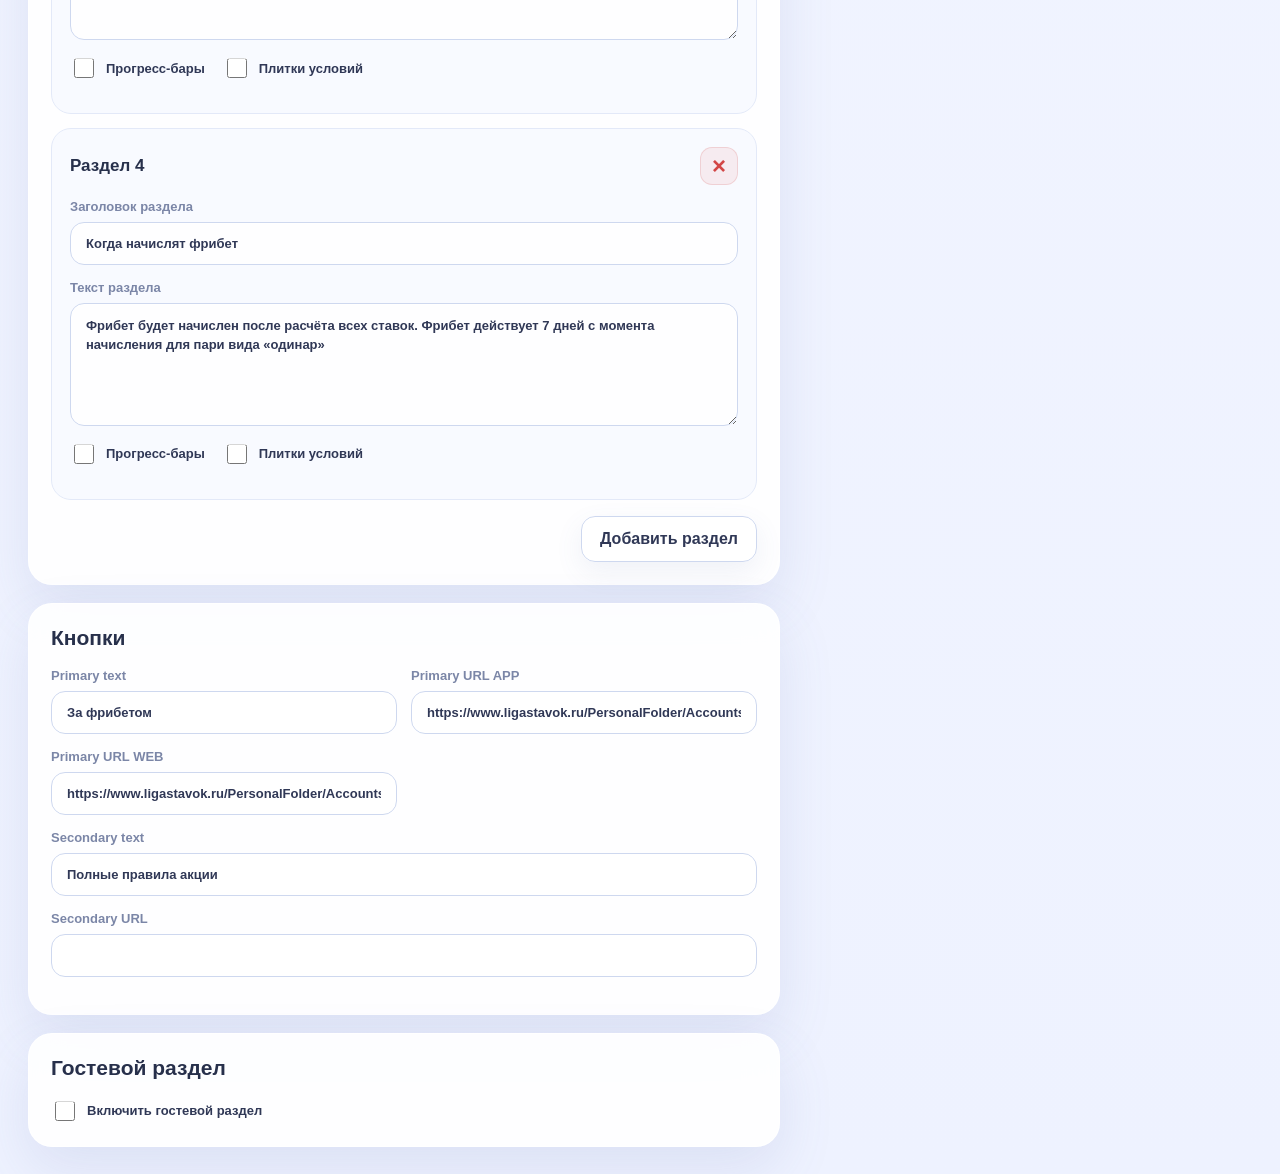
==== commit 58789963: "Use generic campaign ID and enable picker across text fields" ====
--- a/index.html
+++ b/index.html
@@ -4,7 +4,7 @@
     <meta charset="utf-8" />
     <meta name="viewport" content="width=device-width, initial-scale=1" />
     <title>Генератор JSON акции</title>
-    <link rel="stylesheet" href="./styles.css?v=20260929a" />
+    <link rel="stylesheet" href="./styles.css?v=20260929b" />
   </head>
   <body>
     <main class="app-shell">
@@ -151,7 +151,7 @@
               <div class="panel-heading">
                 <h2>Разделы</h2>
               </div>
-              <p class="field-note">Введите @ в тексте раздела, плитки или прогресс-бара, чтобы вставить атрибут кампании.</p>
+              <p class="field-note">Введите @ в любом текстовом поле, чтобы вставить атрибут кампании.</p>
               <div class="rules-list" id="rulesList"></div>
               <div class="section-footer">
                 <button class="secondary" id="addRuleButton" type="button">Добавить раздел</button>
@@ -501,7 +501,7 @@
       </article>
     </template>
 
-    <script src="./tournament-templates.js?v=20260929a"></script>
-    <script src="./app.js?v=20260929a"></script>
+    <script src="./tournament-templates.js?v=20260929b"></script>
+    <script src="./app.js?v=20260929b"></script>
   </body>
 </html>
